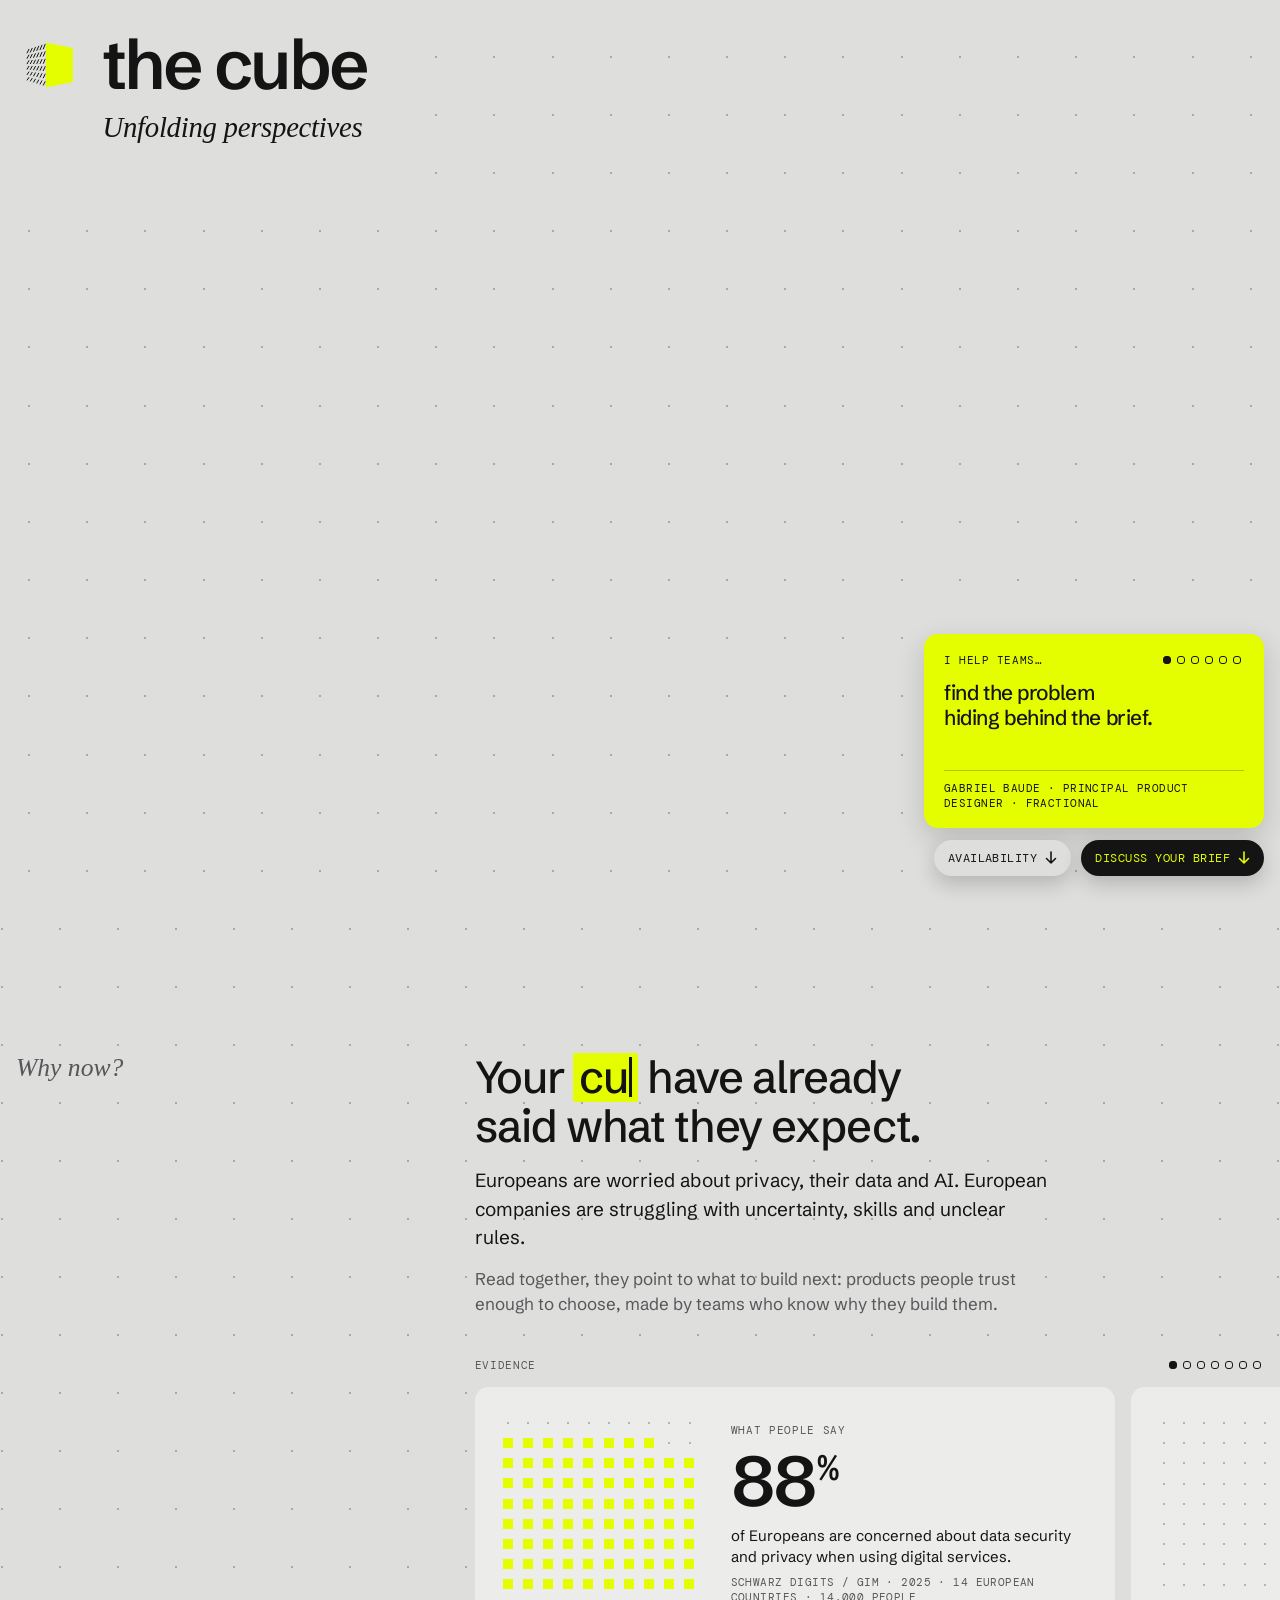
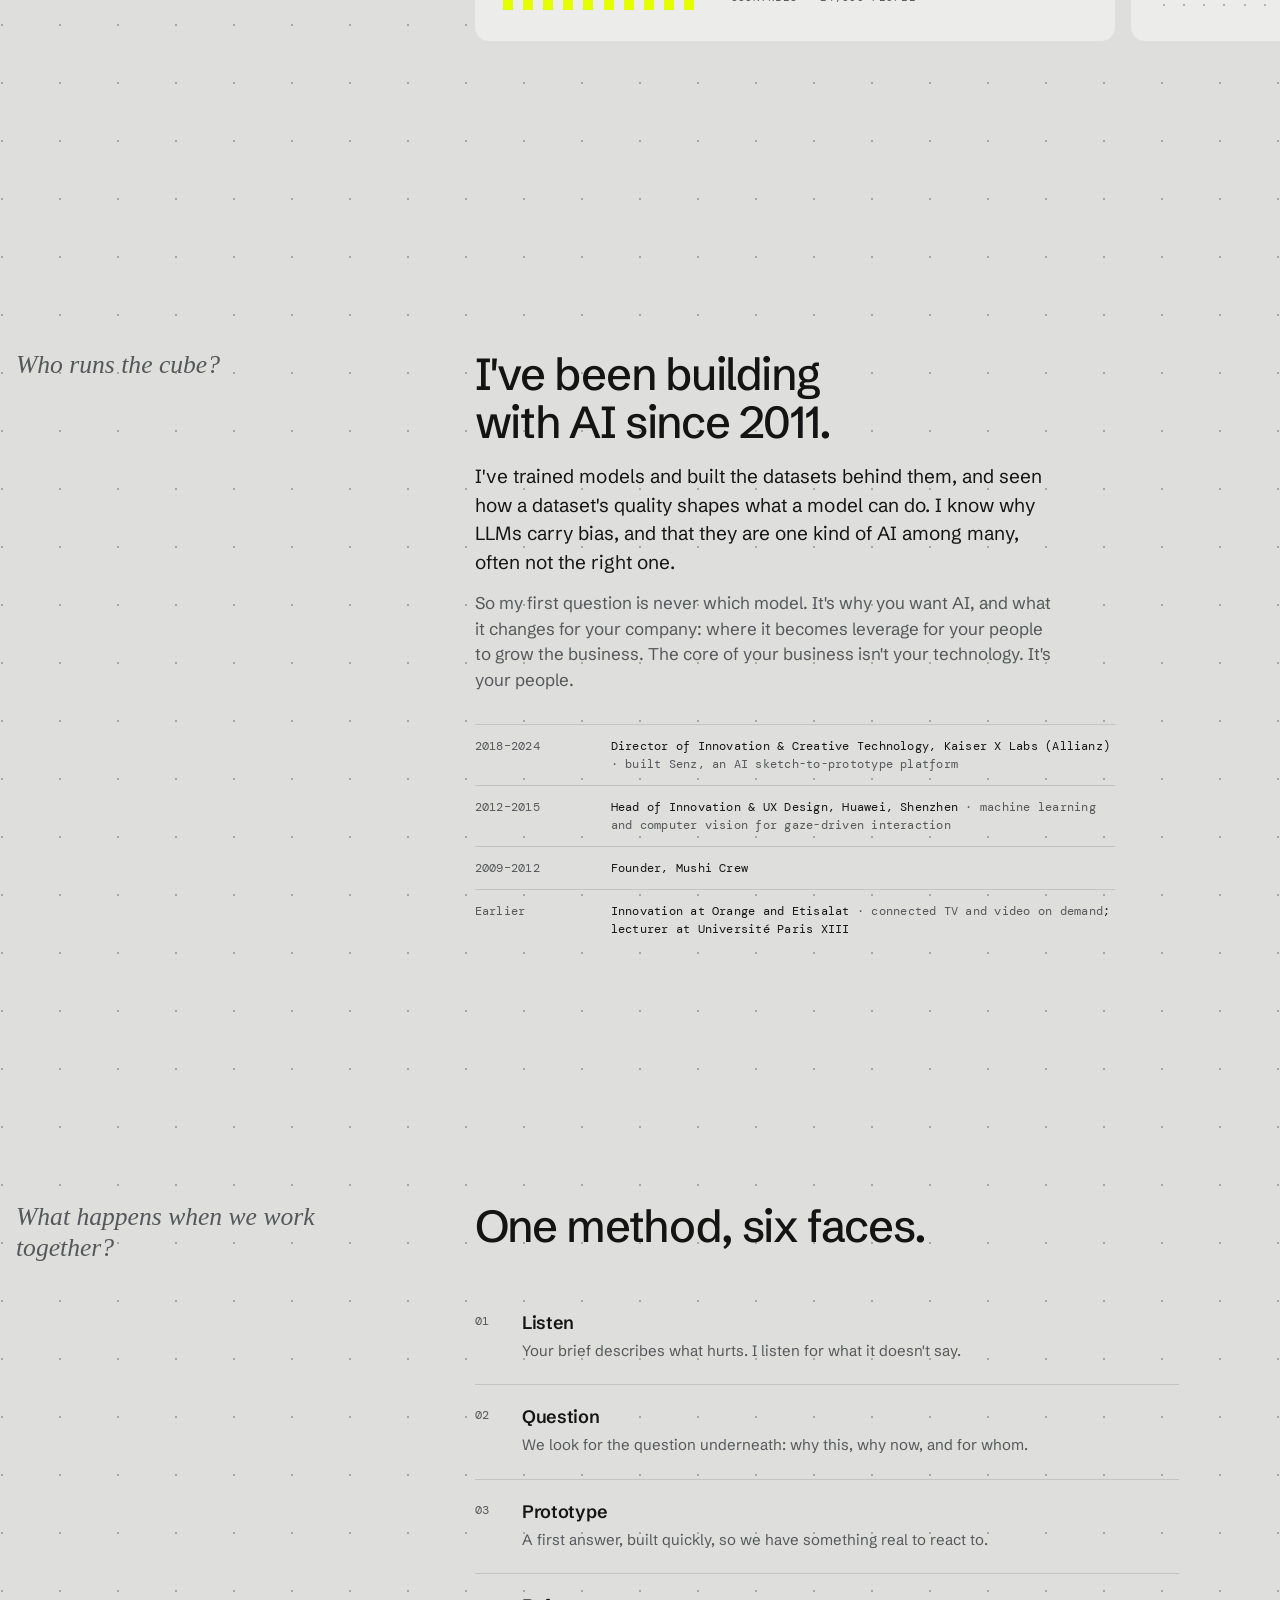
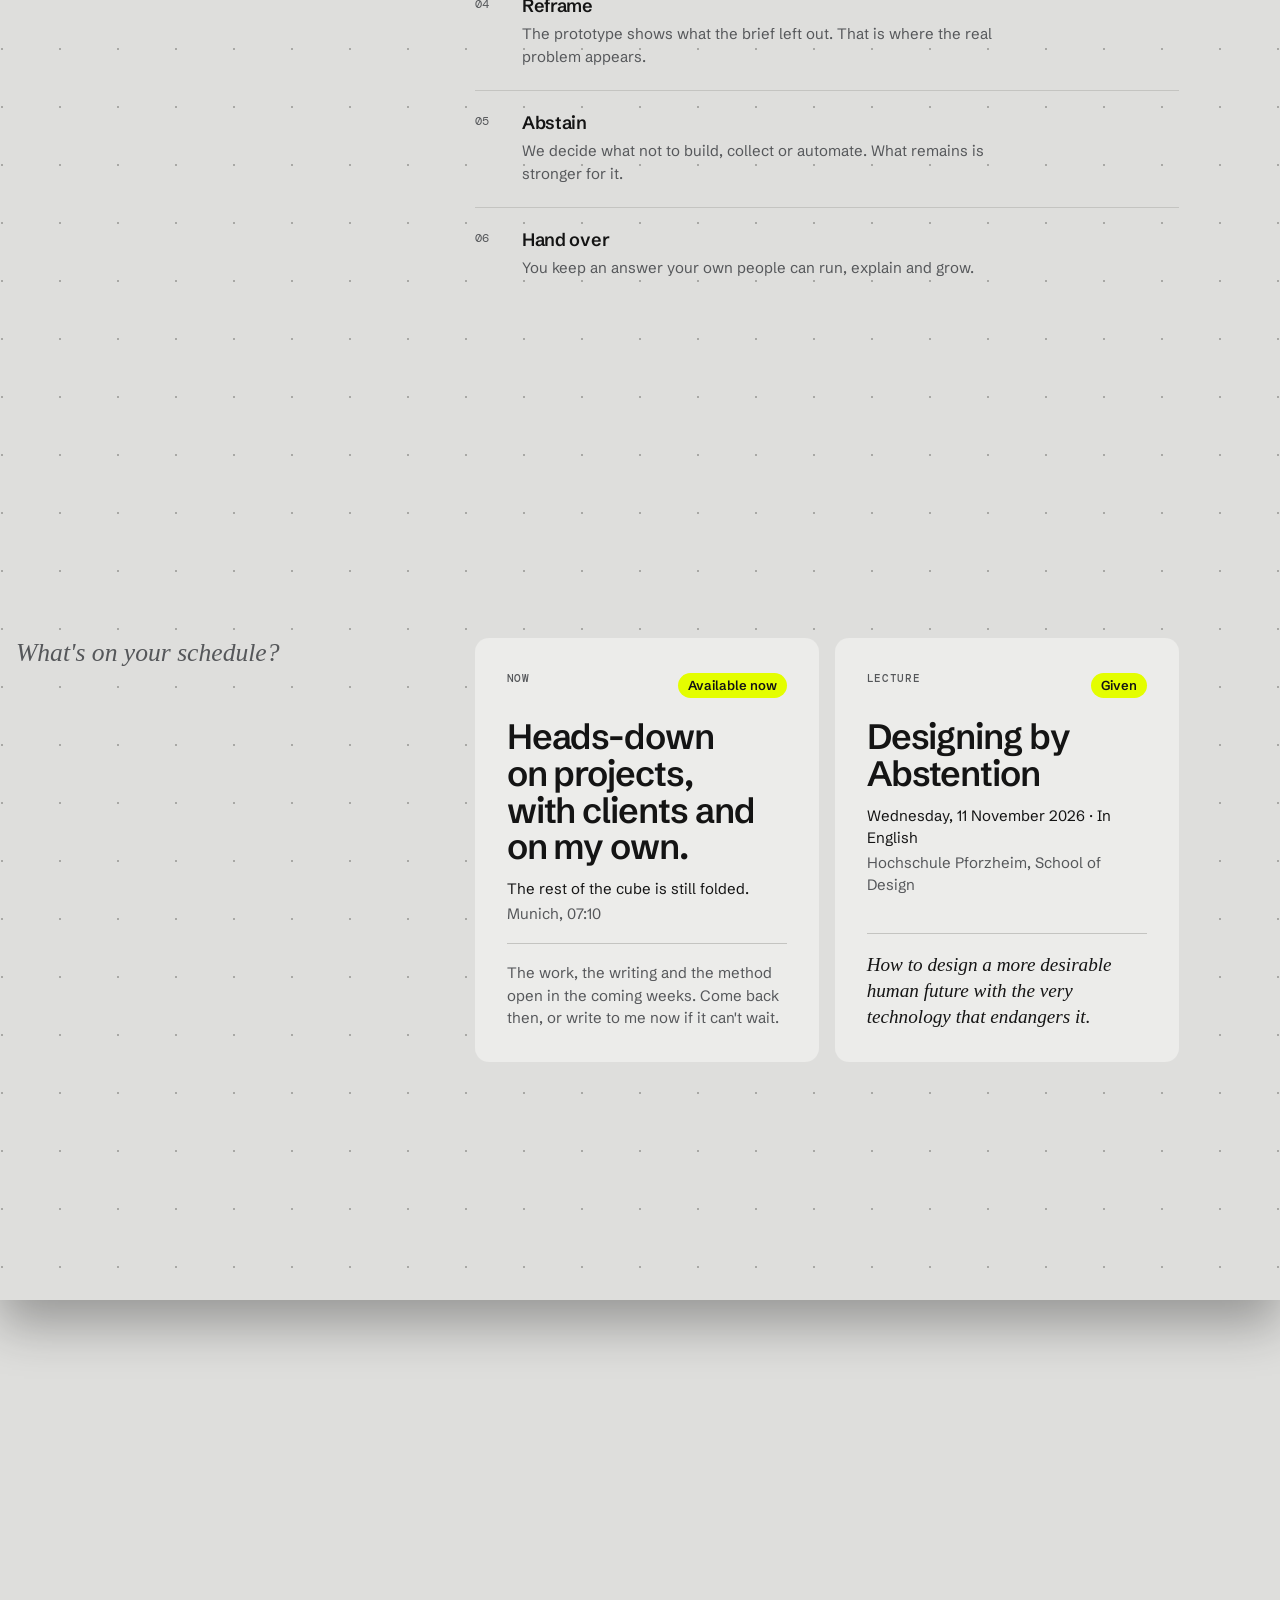
==== index.html @ f58885a2 "Split the page into plain files: css/, js/ (components, data, utils), fonts/, favicon Extracted verb" ====
<!doctype html>
<html lang="en">
<head>
<meta charset="utf-8">
<meta name="viewport" content="width=device-width, initial-scale=1, viewport-fit=cover">
<link rel="canonical" href="https://thecu.be/">
<link rel="icon" href="favicon.svg" type="image/svg+xml">
<meta property="og:title" content="the cube">
<meta property="og:description" content="Unfolding perspectives. The practice of Gabriel Baude, Principal Product Designer (fractional).">
<meta property="og:url" content="https://thecu.be/">
<meta property="og:type" content="website">
<title>the cube</title>
<meta name="description" content="the cube is the practice of Gabriel Baude, Principal Product Designer (fractional), Munich. Unfolding perspectives.">
<link rel="preload" href="fonts/schibsted-grotesk-latin-400-normal.woff2" as="font" type="font/woff2" crossorigin>
<link rel="preload" href="fonts/schibsted-grotesk-latin-500-normal.woff2" as="font" type="font/woff2" crossorigin>
<link rel="preload" href="fonts/schibsted-grotesk-latin-600-normal.woff2" as="font" type="font/woff2" crossorigin>
<link rel="preload" href="fonts/dm-mono-latin-400-normal.woff2" as="font" type="font/woff2" crossorigin>
<link rel="preload" href="fonts/dm-mono-latin-500-normal.woff2" as="font" type="font/woff2" crossorigin>
<link rel="preload" href="fonts/newsreader-latin-400-italic.woff2" as="font" type="font/woff2" crossorigin>
<link rel="stylesheet" href="css/fonts.css">
<link rel="stylesheet" href="css/base.css">
<link rel="stylesheet" href="css/hero.css">
<link rel="stylesheet" href="css/sections.css">
<link rel="stylesheet" href="css/page.css">
</head>
<body>
<div class="sheet">
<header class="hero snap" id="top">
  <div class="field" id="field" role="group" aria-label="Field of squares. Use the arrow keys to move and Enter to open a square."></div>
  <div class="clickme" id="clickme" aria-hidden="true">Click me</div>
  <div class="card" id="card" role="dialog" aria-labelledby="card-title" hidden>
    <div class="card-in">
      <h2 id="card-title"></h2>
      <p id="card-text"></p>
      <div class="card-foot"><span id="card-n"></span><button type="button" id="card-close">Close</button></div>
    </div>
  </div>

  <div class="inner top">
    <div class="title" data-clear>
      <span class="mark-box" id="mark-box"><canvas id="mark" aria-hidden="true"></canvas></span>
      <div id="title-text">
        <h1 class="lockup"><span>the cube</span></h1>
        <p class="baseline">Unfolding perspectives</p>
      </div>
    </div>
    <button class="btn restart float" id="restart" type="button" hidden>Restart</button>
  </div>

  <div class="spacer"></div>

  <div class="inner hero-body">
    <div class="side">
      <section class="offer" id="offer" aria-roledescription="carousel" aria-label="What I offer">
        <div class="offer-head">
          <span>I help teams…</span>
          <div class="offer-dots" role="group" aria-label="Choose a slide">
            <button type="button" aria-label="Slide 1"></button><button type="button" aria-label="Slide 2"></button><button type="button" aria-label="Slide 3"></button><button type="button" aria-label="Slide 4"></button><button type="button" aria-label="Slide 5"></button><button type="button" aria-label="Slide 6"></button>
          </div>
        </div>
        <div class="offer-track" id="offer-track" tabindex="0">
          <p class="slide" role="group" aria-roledescription="slide" aria-label="1 of 6">find the problem hiding behind the brief.</p>
          <p class="slide" role="group" aria-roledescription="slide" aria-label="2 of 6">turn symptoms into something they can see and test.</p>
          <p class="slide" role="group" aria-roledescription="slide" aria-label="3 of 6">read European regulation as a design brief.</p>
          <p class="slide" role="group" aria-roledescription="slide" aria-label="4 of 6">decide what is worth building, before building it.</p>
          <p class="slide" role="group" aria-roledescription="slide" aria-label="5 of 6">use AI where it helps, and leave it out where it doesn't.</p>
          <p class="slide" role="group" aria-roledescription="slide" aria-label="6 of 6">end up with answers their own people can run.</p>
        </div>
        <p class="offer-by">Gabriel Baude · Principal Product Designer · Fractional</p>
      </section>
      <div class="actions">
      <a class="float next" href="#now">Availability
        <svg width="12" height="14" viewBox="0 0 12 14" aria-hidden="true"><path d="M6 1v11M1.5 7.5 6 12l4.5-4.5" fill="none" stroke="currentColor" stroke-width="1.6" stroke-linecap="round" stroke-linejoin="round"/></svg>
      </a>
      <a class="float cta" href="#contact">Discuss your brief
        <svg width="12" height="14" viewBox="0 0 12 14" aria-hidden="true"><path d="M6 1v11M1.5 7.5 6 12l4.5-4.5" fill="none" stroke="currentColor" stroke-width="1.6" stroke-linecap="round" stroke-linejoin="round"/></svg>
      </a>
      </div>
    </div>
  </div>
</header>

<div class="dotted" id="dotted"><div class="dots-bg" id="dots-bg" aria-hidden="true"></div>
<div class="wrap"><div class="inner">
  <section class="row screen snap" id="why" aria-labelledby="why-h">
    <p class="q">Why now?</p>
    <div class="a">
      <h2 class="statement" id="why-h">Your <span class="swap" aria-hidden="true"><span class="swap-w">customers</span></span><span class="sr-only">customers, users, employees and clients</span> have already said what they expect.</h2>
      <p class="lede">Europeans are worried about privacy, their data and AI. European companies are struggling with uncertainty, skills and unclear rules.</p>
      <p class="body">Read together, they point to what to build next: products people trust enough to choose, made by teams who know why they build them.</p>
      <div class="evidence" id="evidence" aria-roledescription="carousel" aria-label="Evidence">
        <div class="ev-head">
          <p class="label">Evidence</p>
          <div class="ev-marks" role="group" aria-label="Choose a card">
            <button type="button" aria-label="Card 1"></button><button type="button" aria-label="Card 2"></button><button type="button" aria-label="Card 3"></button><button type="button" aria-label="Card 4"></button><button type="button" aria-label="Card 5"></button><button type="button" aria-label="Card 6"></button><button type="button" aria-label="Card 7"></button>
          </div>
        </div>
        <div class="ev-track" id="ev-track" tabindex="0">
          <article class="ev-card" data-value="88" role="group" aria-roledescription="slide" aria-label="1 of 7">
            <div class="tiles" aria-hidden="true"></div>
            <div class="ev-body">
              <p class="voice">What people say</p>
              <p class="pct" aria-label="88 percent"><span class="num" aria-hidden="true">88</span><span class="sign" aria-hidden="true">%</span></p>
              <p class="say">of Europeans are concerned about data security and privacy when using digital services.</p>
              <p class="src">Schwarz Digits / GIM · 2025 · 14 European countries · 14,000 people</p>
            </div>
          </article>
          <article class="ev-card" data-value="83" role="group" aria-roledescription="slide" aria-label="2 of 7">
            <div class="tiles" aria-hidden="true"></div>
            <div class="ev-body">
              <p class="voice">What companies face</p>
              <p class="pct" aria-label="83 percent"><span class="num" aria-hidden="true">83</span><span class="sign" aria-hidden="true">%</span></p>
              <p class="say">of European companies say uncertainty about the future holds back their investment, from equipment to R&amp;D, software and training.</p>
              <p class="src">EIB Investment Survey · 2025 · ~12,000 EU firms · major or minor obstacle</p>
            </div>
          </article>
          <article class="ev-card" data-value="72" role="group" aria-roledescription="slide" aria-label="3 of 7">
            <div class="tiles" aria-hidden="true"></div>
            <div class="ev-body">
              <p class="voice">What people say</p>
              <p class="pct" aria-label="72 percent"><span class="num" aria-hidden="true">72</span><span class="sign" aria-hidden="true">%</span></p>
              <p class="say">of Europeans trust European companies with their data, far more than foreign ones: 20% trust American providers, 8% Chinese.</p>
              <p class="src">Schwarz Digits / GIM · 2025 · 14 European countries</p>
            </div>
          </article>
          <article class="ev-card" data-value="47" role="group" aria-roledescription="slide" aria-label="4 of 7">
            <div class="tiles" aria-hidden="true"></div>
            <div class="ev-body">
              <p class="voice">What people say</p>
              <p class="pct" aria-label="47 percent"><span class="num" aria-hidden="true">47</span><span class="sign" aria-hidden="true">%</span></p>
              <p class="say">of Europeans feel personally affected by the misuse of personal data.</p>
              <p class="src">Digital Decade Eurobarometer · 2026</p>
            </div>
          </article>
          <article class="ev-card" data-value="70" role="group" aria-roledescription="slide" aria-label="5 of 7">
            <div class="tiles" aria-hidden="true"></div>
            <div class="ev-body">
              <p class="voice">What companies face</p>
              <p class="pct" aria-label="70 percent"><span class="num" aria-hidden="true">70</span><span class="sign" aria-hidden="true">%</span></p>
              <p class="say">of EU firms that considered AI and stopped say they lacked the expertise.</p>
              <p class="src">Eurostat · 2025 · the 11% of EU firms that considered AI</p>
            </div>
          </article>
          <article class="ev-card" data-value="54" role="group" aria-roledescription="slide" aria-label="6 of 7">
            <div class="tiles" aria-hidden="true"></div>
            <div class="ev-body">
              <p class="voice">What companies face</p>
              <p class="pct" aria-label="54 percent"><span class="num" aria-hidden="true">54</span><span class="sign" aria-hidden="true">%</span></p>
              <p class="say">of European companies that considered AI say they weren&#x27;t clear on the legal consequences of using it.</p>
              <p class="src">Eurostat · 2025 · the 11% of EU firms that considered AI</p>
            </div>
          </article>
          <article class="ev-card" data-value="84" role="group" aria-roledescription="slide" aria-label="7 of 7">
            <div class="tiles" aria-hidden="true"></div>
            <div class="ev-body">
              <p class="voice">What people say</p>
              <p class="pct" aria-label="84 percent"><span class="num" aria-hidden="true">84</span><span class="sign" aria-hidden="true">%</span></p>
              <p class="say">of Europeans think AI at work needs careful management to protect privacy and ensure transparency.</p>
              <p class="src">Eurobarometer · AI and the future of work · 2025</p>
            </div>
          </article>
        </div>
      </div>
    </div>
  </section>

  <section class="row screen snap" id="who" aria-labelledby="who-h">
    <p class="q">Who runs the cube?</p>
    <div class="a">
      <h2 class="statement" id="who-h">I've been building with AI since 2011.</h2>
      <p class="lede">I've trained models and built the datasets behind them, and seen how a dataset's quality shapes what a model can do. I know why LLMs carry bias, and that they are one kind of AI among many, often not the right one.</p>
      <p class="body">So my first question is never which model. It's why you want AI, and what it changes for your company: where it becomes leverage for your people to grow the business. The core of your business isn't your technology. It's your people.</p>
      <ul class="track">
        <li><span class="y">2018–2024</span><span class="r">Director of Innovation &amp; Creative Technology, Kaiser X Labs (Allianz) <em>· built Senz, an AI sketch-to-prototype platform</em></span></li>
        <li><span class="y">2012–2015</span><span class="r">Head of Innovation &amp; UX Design, Huawei, Shenzhen <em>· machine learning and computer vision for gaze-driven interaction</em></span></li>
        <li><span class="y">2009–2012</span><span class="r">Founder, Mushi Crew</span></li>
        <li><span class="y">Earlier</span><span class="r">Innovation at Orange and Etisalat <em>· connected TV and video on demand</em>; lecturer at Université Paris XIII</span></li>
      </ul>
    </div>
  </section>

  <section class="row screen snap" id="what" aria-labelledby="what-h">
    <div class="what-field" id="what-field" aria-hidden="true"></div>
    <p class="q">What happens when we work together?</p>
    <div class="a">
      <h2 class="statement" id="what-h">One method, six faces.</h2>
      <div class="method" id="method">
        <ol class="steps" id="steps">
          <li data-step="1"><span class="n">01</span><h3>Listen</h3><p>Your brief describes what hurts. I listen for what it doesn't say.</p></li>
          <li data-step="2"><span class="n">02</span><h3>Question</h3><p>We look for the question underneath: why this, why now, and for whom.</p></li>
          <li data-step="3"><span class="n">03</span><h3>Prototype</h3><p>A first answer, built quickly, so we have something real to react to.</p></li>
          <li data-step="4"><span class="n">04</span><h3>Reframe</h3><p>The prototype shows what the brief left out. That is where the real problem appears.</p></li>
          <li data-step="5"><span class="n">05</span><h3>Abstain</h3><p>We decide what not to build, collect or automate. What remains is stronger for it.</p></li>
          <li data-step="6"><span class="n">06</span><h3>Hand over</h3><p>You keep an answer your own people can run, explain and grow.</p></li>
        </ol>
      </div>
    </div>
  </section>

</div></div>

<main class="now screen snap" id="now">
  <div class="inner">
    <section class="row" id="schedule" aria-labelledby="sched-q">
      <p class="q" id="sched-q">What's on your schedule?</p>
      <div class="a sched">
        <article class="talk busy" aria-labelledby="where">
          <div class="talk-top">
            <span class="label">Now</span>
            <span class="chip" id="booked">Booked until 16 Nov</span>
          </div>
          <h3 id="where">Heads-down on projects, with clients and on my own.</h3>
          <p class="meta"><span>The rest of the cube is still folded.</span><span class="venue">Munich, <span data-clock>--:--</span></span></p>
          <p class="note">The work, the writing and the method open in the coming weeks. Come back then, or write to me now if it can't wait.</p>
        </article>
        <article class="talk" id="lecture" aria-labelledby="talk">
          <div class="talk-top">
            <span class="label">Lecture</span>
            <span class="chip" id="countdown">11 Nov</span>
          </div>
          <h3 id="talk">Designing by Abstention</h3>
          <p class="meta"><span>Wednesday, 11 November 2026 · In English</span><span class="venue">Hochschule Pforzheim, School of Design</span></p>
          <p class="thesis">How to design a more desirable human future with the very technology that endangers it.</p>
        </article>
      </div>
    </section>

  </div>
</main>
</div>

</div>
<div class="footer-spacer" id="contact" aria-hidden="true"></div>
<footer class="reveal" id="reveal">
  <div class="reveal-in">
    <div class="r-row">
      <div class="r-side">
        <p class="r-q">Can we talk?</p>
        <p class="r-label">References</p>
        <ul class="r-refs">
          <li><span class="r-fig">88% · 72%</span><a href="https://schwarz-digits.de/en/presse/archive/2025/europe-s-digital-paradox-citizens-feel-abandoned-by-companies-and-authorities-on-cybersecurity-yet-they-also-don-t-protect-themselves" target="_blank" rel="noopener noreferrer">Schwarz Digits / GIM, Europe&#x27;s digital paradox (2025)</a></li>
          <li><span class="r-fig">83%</span><a href="https://www.eib.org/attachments/lucalli/20250216-141025-econ-eibis-2025-eu-en.pdf" target="_blank" rel="noopener noreferrer">EIB Investment Survey 2025, EU overview (PDF)</a></li>
          <li><span class="r-fig">47%</span><a href="https://digital-strategy.ec.europa.eu/en/factpages/childrens-protection-online-high-priority-92-europeans" target="_blank" rel="noopener noreferrer">European Commission, Digital Decade Eurobarometer 2026</a></li>
          <li><span class="r-fig">70% · 54%</span><a href="https://ai.bcci.bg/en/news/why-companies-that-considered-ai-decided-against-it" target="_blank" rel="noopener noreferrer">Eurostat 2025 (isoc_eb_ai), via the BCCI AI Council</a></li>
          <li><span class="r-fig">84%</span><a href="https://digital-strategy.ec.europa.eu/en/news/commission-survey-shows-most-europeans-support-use-artificial-intelligence-workplace" target="_blank" rel="noopener noreferrer">European Commission, Eurobarometer on AI and the future of work (2025)</a></li>
        </ul>
      </div>
      <div class="r-a">
        <h2 class="r-statement">Yes. Bring the brief.</h2>
        <p class="r-lede">Especially if it describes symptoms and you can&#x27;t name the problem yet.</p>
        <div class="r-mail">
          <a id="r-mail-link" href="mailto:hello@thecu.be">hello@thecu.be</a>
          <button class="r-btn" id="r-copy" type="button">Copy address</button>
        </div>
        <div class="r-legal"><span>thecu.be · © 2026 Gabriel Baude</span><span>No cookies. No trackers. No third-party requests.</span><a class="r-imp-link" href="#impressum" id="imp-open">Impressum &amp; privacy</a></div>
      </div>
    </div>
  </div>
</footer>


<dialog class="legal" id="impressum" aria-labelledby="legal-title">
  <div class="legal-head">
    <h2 id="legal-title">Impressum &amp; privacy</h2>
    <button type="button" class="legal-close" id="imp-close">Close</button>
  </div>
  <div class="legal-body">
            <section>
              <h4>Impressum</h4>
              <p>Angaben gemäß § 5 DDG</p>
              <p>Gabriel Baude<br>Menzinger Straße 14a<br>80638 München<br>Deutschland</p>
              <p>E-Mail: hello@thecu.be<br>Telefon: +49 155 6157 8061</p>
              <p>Umsatzsteuer-Identifikationsnummer gemäß § 27a UStG: DE463729451</p>
              <p>Verantwortlich für den Inhalt nach § 18 Abs. 2 MStV: Gabriel Baude, Anschrift wie oben.</p>
              <p>Ich bin weder bereit noch verpflichtet, an Streitbeilegungsverfahren vor einer Verbraucherschlichtungsstelle teilzunehmen.</p>
            </section>
            <section>
              <h4>Privacy</h4>
              <p><strong>Who is responsible.</strong> Gabriel Baude, address above, hello@thecu.be.</p>
              <p><strong>What this page doesn't do.</strong> It sets no cookies, stores nothing on your device, runs no analytics and loads nothing from other servers: its fonts and images are part of the page. The "Copy address" button only writes to your own clipboard.</p>
              <p><strong>Hosting and server logs.</strong> The page is hosted by OVH SAS, 2 rue Kellermann, 59100 Roubaix, France, on its web hosting service, in a data centre in the European Union. OVH acts on my behalf under a data processing agreement (Art. 28 GDPR). To deliver the page, OVH's servers record your IP address, the date and time, the page requested, the referring page and your browser's user agent. This is needed to send you the page and keep it secure and working, which is my legitimate interest (Art. 6(1)(f) GDPR). Nothing is transferred outside the EU. I don't use these logs to identify anyone. OVH keeps them for a limited time under its own retention rules.</p>
              <p><strong>When you write to me.</strong> I use your email address and message to answer you and, if we work together, to prepare and carry out that work (Art. 6(1)(b) GDPR), otherwise on the basis of my interest in replying (Art. 6(1)(f) GDPR). Emails are stored with OVH, which also hosts my mailbox in the European Union, acting on my behalf. I delete them when they're no longer needed, unless tax law requires me to keep business correspondence for longer.</p>
              <p><strong>Links.</strong> Links to the sources of the figures only take you to those sites when you click them. From then on, their privacy policies apply.</p>
              <p><strong>Your rights.</strong> You can ask me for access to your data (Art. 15), its correction (Art. 16), deletion (Art. 17), restricted processing (Art. 18) and a copy in a portable format (Art. 20). You can object at any time to processing based on legitimate interest (Art. 21). You may also complain to a data protection authority, for example the Bayerisches Landesamt für Datenschutzaufsicht, Promenade 18, 91522 Ansbach, lda.bayern.de.</p>
              <p>No automated decisions or profiling take place. Last updated: November 2026.</p>
            </section>
  </div>
</dialog>

<script type="module" src="js/main.js"></script>
</body>
</html>
---- css/fonts.css ----
@font-face{font-family:"Schibsted Grotesk";font-style:normal;font-weight:400;font-display:swap;src:url(../fonts/schibsted-grotesk-latin-400-normal.woff2) format("woff2")}
@font-face{font-family:"Schibsted Grotesk";font-style:normal;font-weight:500;font-display:swap;src:url(../fonts/schibsted-grotesk-latin-500-normal.woff2) format("woff2")}
@font-face{font-family:"Schibsted Grotesk";font-style:normal;font-weight:600;font-display:swap;src:url(../fonts/schibsted-grotesk-latin-600-normal.woff2) format("woff2")}
@font-face{font-family:"DM Mono";font-style:normal;font-weight:400;font-display:swap;src:url(../fonts/dm-mono-latin-400-normal.woff2) format("woff2")}
@font-face{font-family:"DM Mono";font-style:normal;font-weight:500;font-display:swap;src:url(../fonts/dm-mono-latin-500-normal.woff2) format("woff2")}
@font-face{font-family:"Newsreader";font-style:italic;font-weight:400;font-display:swap;src:url(../fonts/newsreader-latin-400-italic.woff2) format("woff2")}
---- css/base.css ----
/* Layout: the hero is a field of squares; clicking one unfolds a patch and lands on a perspective card.
   Below, question-left / answer-right rows. Single light look by choice: grey paper, one lime accent. */
:root{
  --paper:#DEDEDC;
  --surface:#ECECEA;
  --ink:#141414;
  --ink-2:#55575A;
  --line:#C4C4C1;
  --dot:#B4B4B1;
  --accent:#E4FE00;
  --accent-soft:color-mix(in srgb,var(--accent) 60%,#FFFFFF);
  --mine:#DEDEDC;
  --closed:#DEDEDC;
  --flash:#B8B8B5; /* a tile starts its reveal here, so the wave reads */
  --hover:#E6E6E4;
  --pip:#A8A8A5;
  --pip-dark:#B4B4B1;
  --mono:"DM Mono",ui-monospace,"SFMono-Regular",Menlo,monospace;
  --display:"Schibsted Grotesk","Helvetica Neue",Arial,sans-serif;
  --voice:"Newsreader",Georgia,"Times New Roman",serif;
  --gutter-l:max(16px, env(safe-area-inset-left, 0px));
  --gutter-r:max(16px, env(safe-area-inset-right, 0px));
  color-scheme:light;
}
*,*::before,*::after{box-sizing:border-box}
html{scroll-behavior:smooth}
body{margin:0;background:var(--paper);color:var(--ink);font-family:var(--display);font-size:16px;line-height:1.5;-webkit-font-smoothing:antialiased;text-rendering:optimizeLegibility}
a{color:inherit}
:focus-visible{outline:2px solid var(--ink);outline-offset:3px;border-radius:2px}
[hidden]{display:none!important}
.sr-only{position:absolute;width:1px;height:1px;margin:-1px;padding:0;overflow:hidden;clip:rect(0 0 0 0);white-space:nowrap;border:0}

/* ---------- sheet ---------- */
.sheet{background:var(--paper);overflow:hidden;transition:background-color .9s ease}
.sheet.unfolded{background:var(--surface)}
---- css/hero.css ----
/* ---------- hero ---------- */
.hero{position:relative;isolation:isolate;min-height:100svh;display:grid;grid-template-columns:minmax(0,1fr);grid-template-rows:auto 1fr auto;padding-left:var(--gutter-l);padding-right:var(--gutter-r);padding-block:clamp(20px,3vw,32px) 24px}
/* field of squares (mechanic from "The signal is human") */
.field{position:absolute;inset:0;z-index:0;display:grid;grid-auto-rows:var(--size);align-content:end;overflow:hidden;user-select:none;-webkit-user-select:none}
.cell{position:relative;overflow:hidden;width:var(--size);height:var(--size);margin:0;padding:0;border:0;background:var(--closed);color:var(--ink-2);font-family:var(--mono);font-size:11px;cursor:pointer;display:flex;align-items:center;justify-content:center;-webkit-tap-highlight-color:transparent}
.cell:hover:not(.open):not(.mine){background:var(--hover)}
.cell:not(.open):not(.mine)::before{content:"";position:absolute;left:50%;top:50%;width:2px;height:2px;margin:-1px 0 0 -1px;background:var(--pip)}
.cell:focus-visible{outline:2px solid var(--ink);outline-offset:-2px;z-index:1}
.cell.void{visibility:hidden;pointer-events:none}
.cell.open{background:var(--surface);cursor:default}
.cell .reveal{position:absolute;inset:0;background:var(--flash);animation:reveal .3s ease-out forwards}
.cell .num{position:relative;z-index:1;opacity:0;animation:fadeIn .4s .1s ease-out forwards}
@keyframes reveal{from{background:var(--flash)}to{background:var(--surface)}}
@keyframes fadeIn{from{opacity:0}to{opacity:1}}
.cell.mine{background:var(--mine);cursor:pointer}
.cell.mine::after{content:"";width:4px;height:4px;background:var(--accent)}
.pips{display:flex;flex-wrap:wrap;justify-content:center;gap:3px;width:calc(var(--c) * 4px + (var(--c) - 1) * 3px)}
.pips i{width:4px;height:4px;background:var(--closed)}
.clickme{position:absolute;z-index:4;left:0;top:0;padding:4px 8px;background:var(--ink);color:var(--accent);font-family:var(--mono);font-size:11px;letter-spacing:.05em;text-transform:uppercase;white-space:nowrap;pointer-events:none;opacity:0;transition:opacity .15s}
.clickme.on{opacity:1}

/* perspective card, with a folded corner */
.card{position:absolute;z-index:5;width:min(320px,calc(100% - 24px));filter:drop-shadow(0 12px 22px rgba(20,20,20,.24))}
.card-in{position:relative;background:var(--accent-soft);border-radius:7px;padding:22px 22px 18px;clip-path:polygon(0 0,calc(100% - 24px) 0,100% 24px,100% 100%,0 100%)}
.card-in::after{content:"";position:absolute;top:0;right:0;width:24px;height:24px;background:linear-gradient(to bottom left,transparent 50%,color-mix(in srgb,var(--accent-soft) 80%,var(--ink)) 50%)}
.card h2{margin:0 0 8px;padding-right:18px;font-size:1.25rem;font-weight:600;line-height:1.15;letter-spacing:-.02em;text-wrap:balance}
.card p{margin:0;font-size:15px;line-height:1.45}
.card-foot{display:flex;justify-content:space-between;align-items:center;gap:12px;margin-top:16px;font-family:var(--mono);font-size:11px;letter-spacing:.05em;text-transform:uppercase;font-variant-numeric:tabular-nums}
.card button{appearance:none;border:0;background:var(--ink);color:var(--accent);font:inherit;text-transform:uppercase;letter-spacing:.05em;padding:7px 14px;border-radius:999px;cursor:pointer}
.card button:hover{background:var(--ink-2)}
.card button:focus-visible{outline:2px solid var(--ink);outline-offset:2px}
.card.pop{animation:grow .2s ease-out forwards}
@keyframes grow{0%{transform:scale(0);opacity:0}70%{transform:scale(1.1);opacity:.9}100%{transform:scale(1);opacity:1}}

/* text sits above the field; only the text itself catches the pointer */
.top,.hero-body,.spacer{position:relative;z-index:2;pointer-events:none}
[data-clear],.float{pointer-events:auto}
.inner{width:100%;max-width:1320px;margin-inline:auto}
.hero .inner{max-width:none}

.dot{position:relative;width:8px;height:8px;background:var(--ink);flex:none}
.dot::after{content:"";position:absolute;inset:-3px;border:1px solid var(--ink);animation:ping 2.4s cubic-bezier(.2,.6,.3,1) infinite}
@keyframes ping{0%{transform:scale(.5);opacity:1}80%,100%{transform:scale(1.7);opacity:0}}

.top{display:flex;justify-content:space-between;align-items:flex-start;gap:16px}
.title{display:flex;align-items:flex-start;gap:clamp(12px,1.6vw,22px);width:fit-content;max-width:100%}
.mark-box{flex:none;display:block}
.mark-box canvas{display:block;width:100%;height:100%}
.lockup{display:flex;align-items:center;gap:.28em;margin:0;font-size:clamp(2.6rem,5.4vw,4.6rem);font-weight:600;line-height:.95;letter-spacing:-.045em;white-space:nowrap}
.baseline{margin:.45em 0 0;font-family:var(--voice);font-style:italic;font-size:clamp(1.35rem,2.3vw,1.8rem);line-height:1.15;letter-spacing:-.01em}

.hero-body{align-self:end;display:flex;justify-content:flex-end;min-width:0}
.side{display:flex;flex-direction:column;align-items:flex-end;gap:12px;width:min(340px,100%)}
.actions{display:flex;justify-content:flex-end;gap:10px}
/* offer card: slides advance on their own and can be swiped */
.offer{width:100%;min-width:0;background:var(--accent);color:var(--ink);border-radius:14px;padding:18px 20px 16px;box-shadow:0 10px 28px rgba(20,20,20,.18);pointer-events:auto}
.offer.covered{visibility:hidden}
.offer-head{display:flex;justify-content:space-between;align-items:center;gap:12px;font-family:var(--mono);font-size:11px;letter-spacing:.05em;text-transform:uppercase}
.offer-dots{display:flex}
.offer-dots button{position:relative;width:14px;height:14px;padding:0;border:0;background:transparent;cursor:pointer}
.offer-dots button::before{content:"";position:absolute;inset:3px;border:1px solid var(--ink);border-radius:3px}
.offer-dots button[aria-current="true"]::before{background:var(--ink)}
.offer-track{display:flex;width:100%;min-width:0;margin-top:12px;overflow-x:auto;scroll-snap-type:x mandatory;scrollbar-width:none;overscroll-behavior-x:contain;border-radius:2px}
.offer-track::-webkit-scrollbar{display:none}
.offer-track:focus-visible{outline:2px solid var(--ink);outline-offset:4px}
.slide{flex:0 0 100%;scroll-snap-align:start;margin:0;min-height:calc(3 * 1.2em);font-size:1.3rem;font-weight:500;line-height:1.2;letter-spacing:-.02em;text-wrap:balance}
.offer-by{margin:14px 0 0;padding-top:10px;border-top:1px solid color-mix(in srgb,var(--ink) 25%,transparent);font-family:var(--mono);font-size:10.5px;letter-spacing:.04em;text-transform:uppercase}
.float{display:inline-flex;align-items:center;gap:8px;font-family:var(--mono);font-size:12px;letter-spacing:.04em;text-transform:uppercase;padding:9px 14px;border-radius:999px;text-decoration:none;box-shadow:0 8px 20px rgba(20,20,20,.2)}
.float.next{background:var(--paper);color:var(--ink)}
.next svg{transition:transform .25s}
.next:hover svg{transform:translateY(3px)}

/* ---------- now ---------- */
.now{padding-left:var(--gutter-l);padding-right:var(--gutter-r);padding-block:clamp(56px,9vw,128px) clamp(48px,7vw,96px)}
.row{display:grid;grid-template-columns:minmax(0,1fr) minmax(0,2fr);gap:20px clamp(24px,5vw,72px);padding-block:clamp(32px,5vw,56px)}

.q{margin:0;font-family:var(--voice);font-style:italic;font-size:clamp(1.3rem,2.2vw,1.6rem);line-height:1.2;color:var(--ink-2)}
.a{min-width:0}
:where(.now) .a{max-width:44rem}
.statement{margin:0;font-size:clamp(1.75rem,3.8vw,2.8rem);font-weight:500;line-height:1.08;letter-spacing:-.03em;text-wrap:balance}
:where(.now) .a p{margin:16px 0 0;font-size:1.0625rem;color:var(--ink-2);max-width:36rem}
:where(.now) .a p.lede{color:var(--ink);font-size:1.1875rem}
.status{display:flex;flex-wrap:wrap;align-items:center;gap:10px 14px;margin-top:24px;font-size:14px;font-weight:500;font-variant-numeric:tabular-nums}
.status .sep{width:1px;height:14px;background:var(--line)}
.status .muted{color:var(--ink-2);font-weight:400}

.talk{background:var(--surface);border:1px solid var(--line);border-radius:4px;padding:clamp(20px,3vw,32px)}
.talk-top{display:flex;justify-content:space-between;align-items:center;gap:12px;flex-wrap:wrap}
.label{font-size:12px;font-weight:500;letter-spacing:.08em;text-transform:uppercase;color:var(--ink-2)}
.chip{display:inline-flex;align-items:center;gap:6px;padding:3px 10px;background:var(--accent);border-radius:999px;font-size:13px;font-weight:600;font-variant-numeric:tabular-nums}
.talk h3{margin:18px 0 0;font-size:clamp(1.6rem,3vw,2.2rem);font-weight:600;line-height:1.05;letter-spacing:-.03em}
.talk .meta{margin:12px 0 0;display:flex;flex-direction:column;gap:2px;font-size:15px;color:var(--ink)}
.talk .meta .venue{color:var(--ink-2)}
.talk .thesis{margin:18px 0 0;padding-top:18px;border-top:1px solid var(--line);font-family:var(--voice);font-style:italic;font-size:1.2rem;line-height:1.35;color:var(--ink)}

.mail{display:flex;flex-wrap:wrap;align-items:center;gap:12px 16px;margin-top:22px}
.mail a{font-size:clamp(1.4rem,3vw,2.1rem);font-weight:500;letter-spacing:-.025em;text-decoration-line:underline;text-decoration-color:var(--accent);text-decoration-thickness:.14em;text-underline-offset:.16em;word-break:break-word;min-width:0}
.mail a:hover{text-decoration-color:var(--ink)}
.btn{appearance:none;font:inherit;font-size:13px;font-weight:500;padding:7px 14px;border:1px solid var(--line);border-radius:999px;background:var(--surface);color:var(--ink);cursor:pointer;transition:border-color .2s}
.btn:hover{border-color:var(--ink)}
.restart{background:var(--ink);color:var(--paper);border-color:var(--ink)}
.restart:hover{background:var(--ink-2);border-color:var(--ink-2)}
.restart.float{font-family:var(--mono);font-size:12px;font-weight:500;padding:10px 18px;background:var(--accent);color:var(--ink);border:0}
.restart.float:hover{background:color-mix(in srgb,var(--accent) 88%,var(--ink))}
.float.cta{background:var(--ink);color:var(--accent)}
.float.cta:hover{background:var(--ink-2)}
.also{margin-top:18px!important;font-size:15px!important}
.also a{color:var(--ink);text-underline-offset:.2em}


/* ---------- narrow ---------- */
@media (max-width:819px){
    .row{grid-template-columns:minmax(0,1fr)}
}
@media (max-width:599px){
  .card{transform-origin:50% 100%!important}
  .card.pop{animation-name:rise}
  @keyframes rise{from{transform:translateY(40px);opacity:0}to{transform:none;opacity:1}}
  .hero{min-height:max(660px,100svh)}
}
@media (prefers-reduced-motion:reduce){
  html{scroll-behavior:auto}
  .cell .reveal,.cell .num,.card.pop{animation:none}
  .cell .reveal{display:none}
  .cell .num{opacity:1}
  .dot::after{animation:none;opacity:0}
}
---- css/sections.css ----
/* ================= sections: why, what, who, footer ================= */
.wrap{padding-left:var(--gutter-l);padding-right:var(--gutter-r)}
.row{display:grid;grid-template-columns:minmax(0,1fr) minmax(0,2fr);gap:20px clamp(24px,5vw,72px);padding-block:clamp(40px,6vw,80px)}
.q{margin:0;font-family:var(--voice);font-style:italic;font-size:clamp(1.3rem,2.2vw,1.6rem);line-height:1.2;color:var(--ink-2)}
.a{min-width:0}
.swap{display:inline-block;perspective:600px;vertical-align:baseline}
.swap-w{display:inline-block;padding:0 .14em;margin:0 -.02em;background:var(--accent);color:var(--ink);border-radius:2px;transform-origin:50% 100%}
.swap-w{min-width:.6em;min-height:1em;vertical-align:bottom}
.swap-w.typing::after{content:"";display:inline-block;width:.06em;height:.9em;margin-left:.04em;vertical-align:-.08em;background:var(--ink);animation:caret 1s steps(1) infinite}
@keyframes caret{50%{opacity:0}}
.statement{margin:0;max-width:40rem;font-size:clamp(1.75rem,3.8vw,2.8rem);font-weight:500;line-height:1.08;letter-spacing:-.03em;text-wrap:balance}
.lede{margin:16px 0 0;max-width:36rem;font-size:1.1875rem;color:var(--ink)}
.body{margin:14px 0 0;max-width:36rem;font-size:1.0625rem;color:var(--ink-2)}
.label{margin:0 0 14px;font-family:var(--mono);font-size:11px;letter-spacing:.06em;text-transform:uppercase;color:var(--ink-2)}

/* ---------- why: a carousel of evidence ---------- */
.evidence{margin-top:40px;min-width:0}
.ev-head{display:flex;justify-content:space-between;align-items:center;gap:16px;margin-bottom:14px}
.ev-head .label{margin:0}
.ev-marks{display:flex}
.ev-marks button{position:relative;width:14px;height:14px;padding:0;border:0;background:transparent;cursor:pointer}
.ev-marks button::before{content:"";position:absolute;inset:3px;border:1px solid var(--ink);border-radius:3px}
.ev-marks button[aria-current="true"]::before{background:var(--ink)}
/* full-bleed track: cards start at the column, run to the right edge and exit at the left edge of the screen */
.ev-track{display:flex;gap:16px;width:var(--vw,100%);min-width:0;margin-left:calc(-1 * var(--bleed,0px));padding-left:var(--bleed,0px);padding-right:max(var(--bleed,0px), calc(var(--vw,100%) - var(--bleed,0px) - var(--card,0px)));scroll-padding-left:var(--bleed,0px);overflow-x:auto;scroll-snap-type:x mandatory;scrollbar-width:none;overscroll-behavior-x:contain;padding-bottom:6px}
.ev-track::-webkit-scrollbar{display:none}
.ev-track:focus-visible{outline:2px solid var(--ink);outline-offset:4px}
.ev-card{flex:0 0 var(--card,min(640px,88%));scroll-snap-align:start;display:grid;grid-template-columns:minmax(88px,min(200px,34%)) minmax(0,1fr);gap:clamp(16px,3vw,32px);align-items:center;padding:clamp(16px,2.4vw,24px);background:var(--surface);border-radius:14px;min-width:0}
.tiles{display:grid;grid-template-columns:repeat(10,1fr);gap:2px}
.tiles i{position:relative;aspect-ratio:1}
.tiles i::before{content:"";position:absolute;left:50%;top:50%;width:2px;height:2px;margin:-1px 0 0 -1px;background:var(--pip-dark)}
.tiles i.half::before{width:56%;height:28%;margin:0;left:22%;top:50%;background:var(--accent);animation:pop .22s var(--d,0ms) cubic-bezier(.2,.8,.3,1.4) both}
.tiles i.lit::before{width:56%;height:56%;margin:0;left:22%;top:22%;background:var(--accent);animation:pop .22s var(--d,0ms) cubic-bezier(.2,.8,.3,1.4) both}
@keyframes pop{from{transform:scale(0)}to{transform:scale(1)}}
.ev-body{display:grid;gap:8px;min-width:0}
.voice{margin:0;font-family:var(--mono);font-size:11px;letter-spacing:.06em;text-transform:uppercase;color:var(--ink-2)}
.pct{margin:0;display:flex;align-items:flex-start;font-size:clamp(2.8rem,6vw,4.4rem);font-weight:600;line-height:1;letter-spacing:-.04em;font-variant-numeric:tabular-nums}
.num{display:inline-flex}
.digit{display:inline-block;height:1em;overflow:hidden}
.reel{display:flex;flex-direction:column;transition:transform 1.5s cubic-bezier(.12,.75,.2,1)}
.reel span{display:block;height:1em;line-height:1}
.sign{font-size:.5em;margin-top:.12em;margin-left:.06em}
.dot-sep{display:inline-block;height:1em;line-height:1}
.say{margin:0;font-size:15px;line-height:1.4;max-width:24rem}
.src{margin:0;font-family:var(--mono);font-size:10.5px;letter-spacing:.04em;text-transform:uppercase;color:var(--ink-2)}
.ev-card.pending .tiles{opacity:.55}
.ev-card.pending .pct{color:var(--ink-2)}

/* ---------- what: hovering a step opens tiles in the section background ---------- */
.wrap{overflow-x:clip}
#what{position:relative;isolation:isolate}
#what>.q,#what>.a{position:relative;z-index:1}
.what-field{position:absolute;top:0;bottom:0;left:50%;width:100vw;transform:translateX(-50%);z-index:0;display:grid;grid-auto-rows:var(--size);align-content:start;justify-content:center;overflow:hidden;pointer-events:none}
.what-field i{position:relative;width:var(--size);height:var(--size);transition:background-color .45s ease}
.what-field i::before{content:"";position:absolute;left:50%;top:50%;width:2px;height:2px;margin:-1px 0 0 -1px;background:#A8A8A5;transition:opacity .3s}
.what-field i.open{background:var(--surface);animation:tileOpen .3s var(--d,0ms) ease-out both}
.what-field i.open::before{opacity:0}
.what-field i.mine::after{content:"";position:absolute;left:50%;top:50%;width:4px;height:4px;margin:-2px 0 0 -2px;background:var(--accent);animation:fadeIn .3s calc(var(--d,0ms) + 120ms) ease-out both}
@keyframes tileOpen{from{background:#B8B8B5}to{background:var(--surface)}}
@keyframes fadeIn{from{opacity:0}to{opacity:1}}
.method{margin-top:40px}
.steps{margin:0;padding:0;list-style:none;display:grid;gap:4px;min-width:0;max-width:44rem}
.steps li{display:grid;grid-template-columns:2.2rem minmax(0,1fr);gap:4px 12px;padding:18px 12px 18px 0;border-top:1px solid var(--line);cursor:default}
.steps li:first-child{border-top:0}
.steps .n{font-family:var(--mono);font-size:12px;color:var(--ink-2);padding-top:3px}
.steps h3{margin:0;font-size:1.125rem;font-weight:600;letter-spacing:-.015em;width:fit-content}
.steps p{grid-column:2;margin:0;font-size:15px;color:var(--ink-2);max-width:32rem}
.steps li.on h3{background-image:linear-gradient(var(--accent),var(--accent));background-repeat:no-repeat;background-position:0 88%;background-size:100% .45em}

/* ---------- who ---------- */
.track{margin:32px 0 0;padding:0;list-style:none;max-width:40rem;font-family:var(--mono);font-size:12px;letter-spacing:.02em}
.track li{display:grid;grid-template-columns:7.5rem minmax(0,1fr);gap:4px 16px;padding:12px 0;border-top:1px solid var(--line)}
.track .y{color:var(--ink-2);font-variant-numeric:tabular-nums}
.track .r{color:var(--ink);text-transform:none;line-height:1.5}
.track .r em{font-style:normal;color:var(--ink-2)}

/* ---------- footer: sits behind the page and is revealed at the end of the scroll ---------- */
.sheet{position:relative;z-index:1;box-shadow:0 24px 48px rgba(0,0,0,.32)}
.footer-spacer{height:var(--fh,50svh);pointer-events:none}
.reveal{position:fixed;left:0;right:0;bottom:0;z-index:0;min-height:50svh;display:flex;align-items:flex-end;background:#2E2F31;color:#E6E6E4;padding-left:var(--gutter-l);padding-right:var(--gutter-r);padding-block:clamp(40px,6vw,72px) 28px}
.reveal.static{position:relative}
.reveal-in{width:100%;max-width:1320px;margin-inline:auto;display:grid;gap:clamp(36px,6vw,64px)}
.r-row{display:grid;grid-template-columns:minmax(0,1fr) minmax(0,2fr);gap:20px clamp(24px,5vw,72px)}
.r-q{margin:0;font-family:var(--voice);font-style:italic;font-size:clamp(1.3rem,2.2vw,1.6rem);color:#A6A8AB}
.r-statement{margin:0;font-size:clamp(1.9rem,4.2vw,3.2rem);font-weight:500;line-height:1.05;letter-spacing:-.03em;color:#F2F2F0}
.r-lede{margin:14px 0 0;font-size:1.0625rem;color:#B9BBBE;max-width:34rem}
.r-mail{display:flex;flex-wrap:wrap;align-items:center;gap:12px 16px;margin-top:24px}
.r-mail a{font-size:clamp(1.4rem,3vw,2.1rem);font-weight:500;letter-spacing:-.025em;color:#F2F2F0;text-decoration-line:underline;text-decoration-color:var(--accent);text-decoration-thickness:.12em;text-underline-offset:.16em;word-break:break-word}
.r-btn{appearance:none;font:inherit;font-family:var(--mono);font-size:12px;letter-spacing:.04em;text-transform:uppercase;padding:9px 14px;border:0;border-radius:999px;background:var(--accent);color:var(--ink);cursor:pointer}
.r-also{margin:16px 0 0;font-size:15px;color:#B9BBBE}
.r-also a{color:#F2F2F0;text-underline-offset:.2em}
.r-base{display:grid;grid-template-columns:minmax(0,1fr) minmax(0,2fr);gap:14px clamp(24px,5vw,72px);padding-top:20px;border-top:1px solid #4A4C4F}
.r-label{margin:clamp(28px,4vw,48px) 0 10px;font-family:var(--mono);font-size:11px;letter-spacing:.06em;text-transform:uppercase;color:#8C8E92}
.r-refs{margin:0;padding:0;list-style:none;display:grid;gap:10px;max-width:22rem}
.r-refs li{display:grid;grid-template-columns:5.2rem minmax(0,1fr);gap:10px;font-size:13px;line-height:1.4}
.r-fig{font-family:var(--mono);font-size:11px;color:#E6E6E4;padding-top:2px;font-variant-numeric:tabular-nums}
.r-refs a{color:#C9CBCE;text-decoration:none;border-bottom:1px solid #5A5C60}
.r-refs a:hover{color:#F2F2F0;border-bottom-color:var(--accent)}
.r-base-a{display:grid;gap:14px;min-width:0}
.reveal .sources{margin:0;padding:0;border:0;color:#9A9CA0;line-height:1.6}
.reveal .sources strong{color:#E6E6E4}
.reveal .sources a{color:#D0D2D4}
.r-legal{margin:clamp(32px,5vw,56px) 0 0;padding-top:16px;border-top:1px solid #4A4C4F;display:flex;flex-wrap:wrap;justify-content:flex-start;gap:8px 24px;font-family:var(--mono);font-size:11px;letter-spacing:.03em;color:#8C8E92}
.r-imp-link{color:#B9BBBE;text-decoration:none;border-bottom:1px solid #5A5C60}
.r-imp-link:hover{color:#F2F2F0;border-bottom-color:var(--accent)}
/* legal text lives in a dialog: reachable only through the link, never by scrolling */
.legal{width:min(46rem,calc(100% - 32px));max-height:min(86svh,900px);margin:auto;padding:0;border:0;border-radius:14px;background:var(--paper);color:var(--ink);box-shadow:0 24px 64px rgba(0,0,0,.35);overflow:hidden}
.legal[open]{display:flex;flex-direction:column}
.legal::backdrop{background:rgba(20,20,20,.55)}
.legal-head{display:flex;justify-content:space-between;align-items:center;gap:16px;padding:18px clamp(20px,4vw,32px);border-bottom:1px solid var(--line)}
.legal-head h2{margin:0;font-size:1.25rem;font-weight:600;letter-spacing:-.02em}
.legal-close{appearance:none;border:0;background:var(--ink);color:var(--accent);font-family:var(--mono);font-size:11px;letter-spacing:.05em;text-transform:uppercase;padding:7px 14px;border-radius:999px;cursor:pointer}
.legal-close:hover{background:var(--ink-2)}
.legal-close:focus-visible{outline:2px solid var(--ink);outline-offset:2px}
.legal-body{overflow-y:auto;overscroll-behavior:contain;padding:clamp(20px,4vw,32px);display:grid;grid-template-columns:minmax(0,1fr);gap:28px;font-size:14px;line-height:1.55;color:var(--ink-2)}
.legal-body p{margin:0 0 10px;max-width:40rem}
.legal-body h4{margin:0 0 12px;font-family:var(--mono);font-size:11px;font-weight:500;letter-spacing:.06em;text-transform:uppercase;color:var(--ink)}
.legal-body strong{color:var(--ink);font-weight:500}
html:has(.legal[open]){overflow:hidden}
@media (min-width:820px){.legal-body{grid-template-columns:minmax(0,1fr) minmax(0,1.35fr);gap:clamp(28px,4vw,48px)}}
.reveal :focus-visible{outline-color:var(--accent)}
@media (max-width:819px){.r-row,.r-base{grid-template-columns:minmax(0,1fr)}}

.sources{margin:0;padding-top:24px;border-top:1px solid var(--line);font-family:var(--mono);font-size:11px;letter-spacing:.03em;color:var(--ink-2)}
.sources strong{color:var(--ink);font-weight:500}
.sources a{color:var(--ink);text-underline-offset:3px}

@media (max-width:819px){
  .row{grid-template-columns:minmax(0,1fr)}
  .method{grid-template-columns:minmax(0,1fr)}
}
@media (max-width:599px){
  .ev-card{grid-template-columns:minmax(0,1fr);align-items:start;gap:18px}
  .ev-body,.say{max-width:none}
}
@media (prefers-reduced-motion:reduce){
  .what-field i.open,.what-field i.mine::after{animation:none}
  .reel{transition:none}
  .tiles i.lit::before{animation:none}
}
---- css/page.css ----
/* schedule: what I'm busy with and where to hear me, side by side */
.sched{display:grid;grid-template-columns:repeat(auto-fit,minmax(min(100%,300px),1fr));gap:16px;align-items:stretch}
.sched .talk{display:flex;flex-direction:column}
.sched .talk .thesis,.sched .talk .note{margin-top:auto}
.sched .talk h3{text-wrap:balance}
.talk .note{margin:18px 0 0;padding-top:18px;border-top:1px solid var(--line);font-size:15px;line-height:1.5;color:var(--ink-2)}
.sched .talk .meta{margin-bottom:18px}
/* the dotted ground of the minefield carries on under every section */
.dotted{position:relative;isolation:isolate;overflow-x:clip}
.dots-bg{position:absolute;top:0;bottom:0;left:50%;width:100vw;transform:translateX(-50%);z-index:-1;pointer-events:none;background-image:url("data:image/svg+xml,%3Csvg xmlns='http://www.w3.org/2000/svg' width='58' height='58'%3E%3Crect x='28' y='28' width='2' height='2' fill='%23A8A8A5'/%3E%3C/svg%3E");background-repeat:repeat;background-position:center top}
.what-field i::before{opacity:0}
.reveal{background-image:url("data:image/svg+xml,%3Csvg xmlns='http://www.w3.org/2000/svg' width='58' height='58'%3E%3Crect x='28' y='28' width='2' height='2' fill='%23434548'/%3E%3C/svg%3E");background-repeat:repeat;background-position:center top}
.wrap .label{font-weight:400}
/* ================= one page: every section at least one screen tall ================= */
.screen{min-height:100svh}
.row.screen{align-content:center}
#now.screen{display:grid;align-content:center;padding-block:0}
/* after a game over the page turns light: keep the evidence cards visible */
.sheet.unfolded .ev-card,.sheet.unfolded .sched .talk{background:var(--paper)}
/* schedule cards share the evidence cards' surface: no outline, same radius */
.sched .talk{border:0;border-radius:14px}
/* gentle snapping on desktop only; phones scroll freely */
@media (min-width:820px) and (hover:hover){
  html{scroll-snap-type:y proximity}
  .snap{scroll-snap-align:start}
  .footer-spacer{scroll-snap-align:end}
}
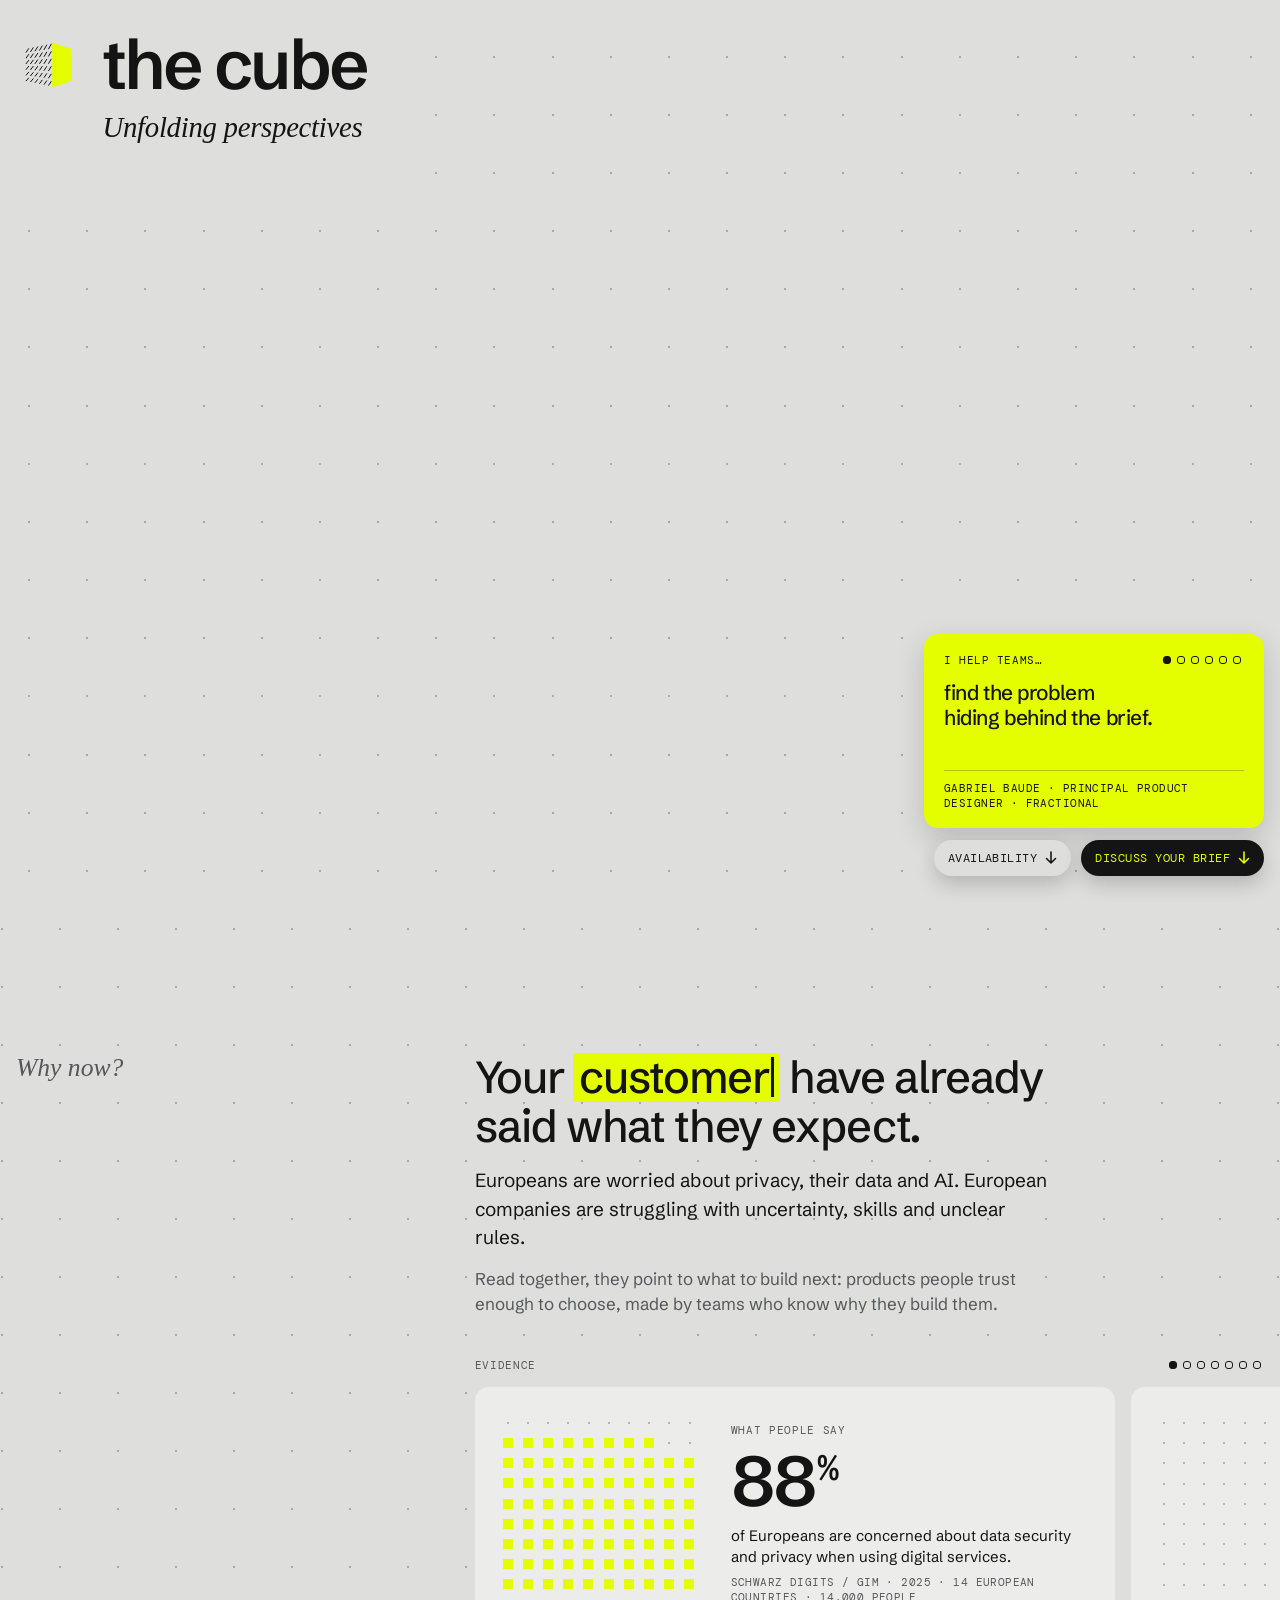
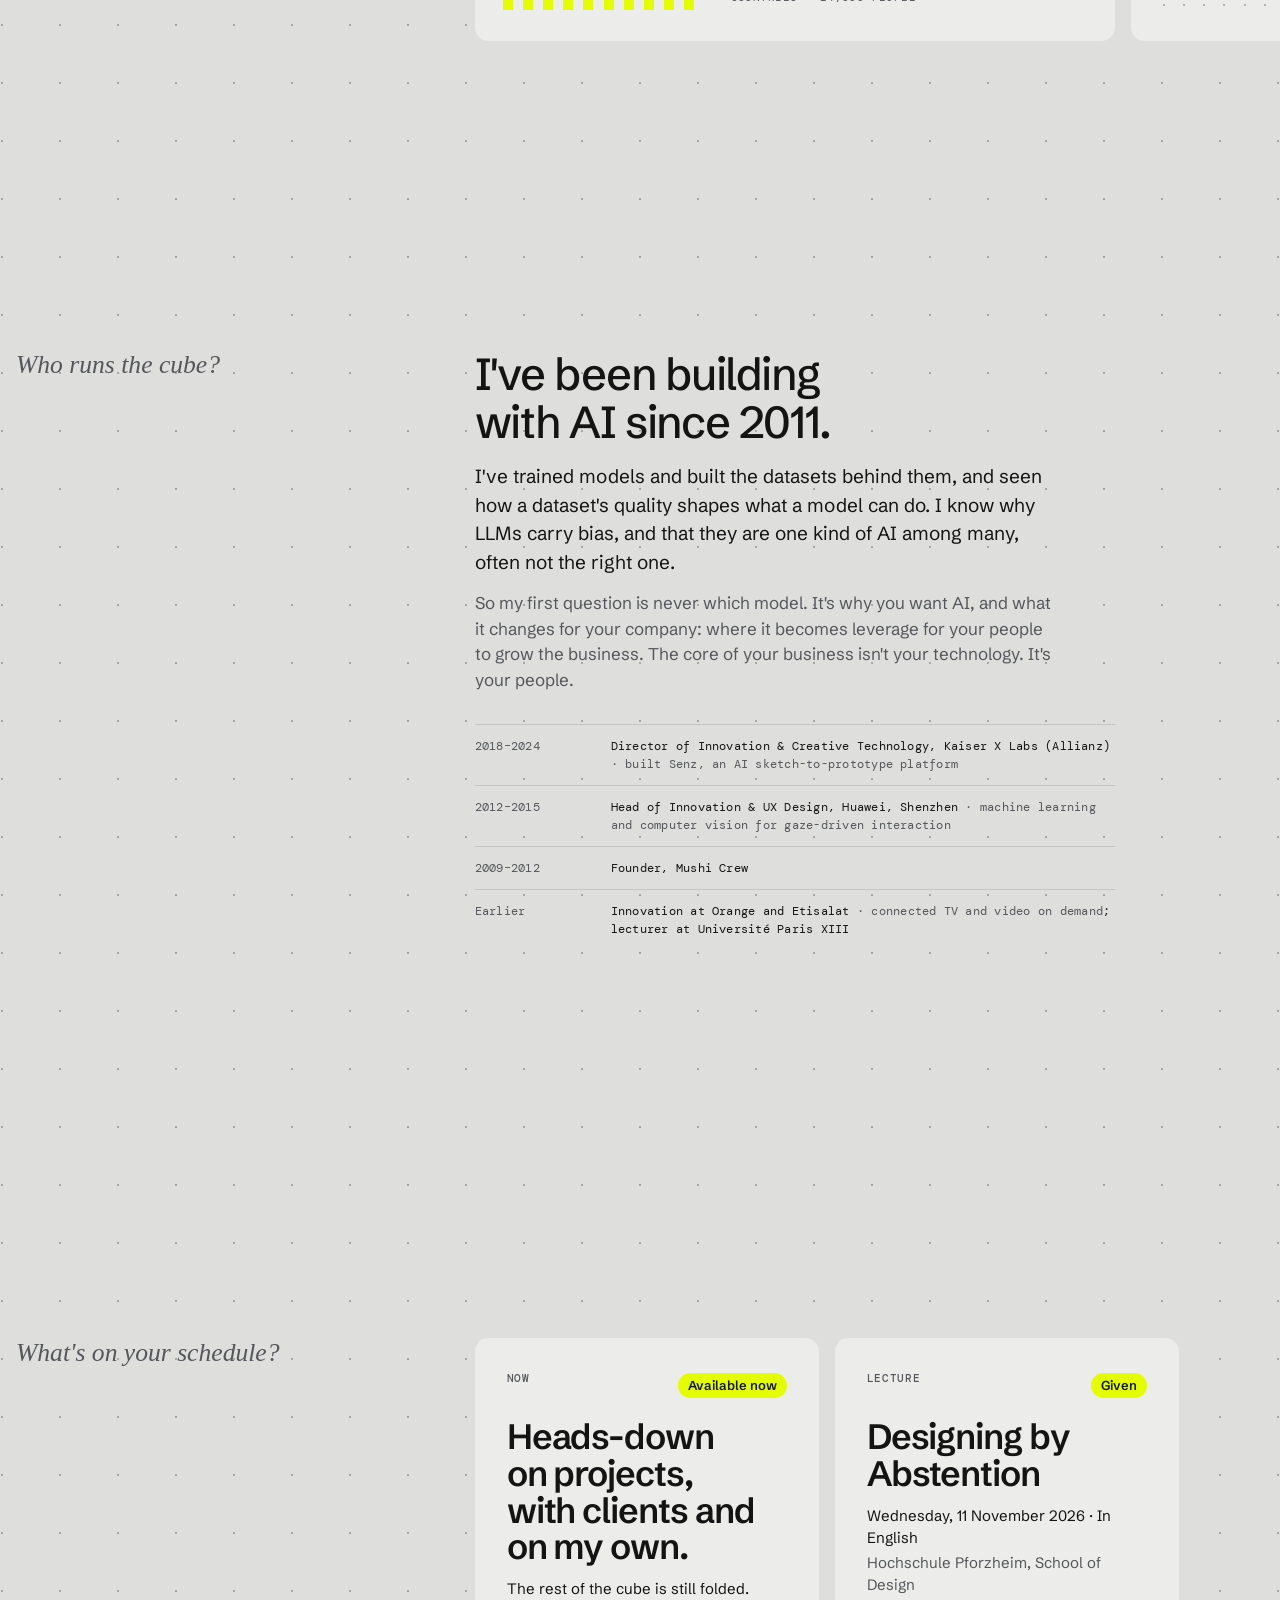
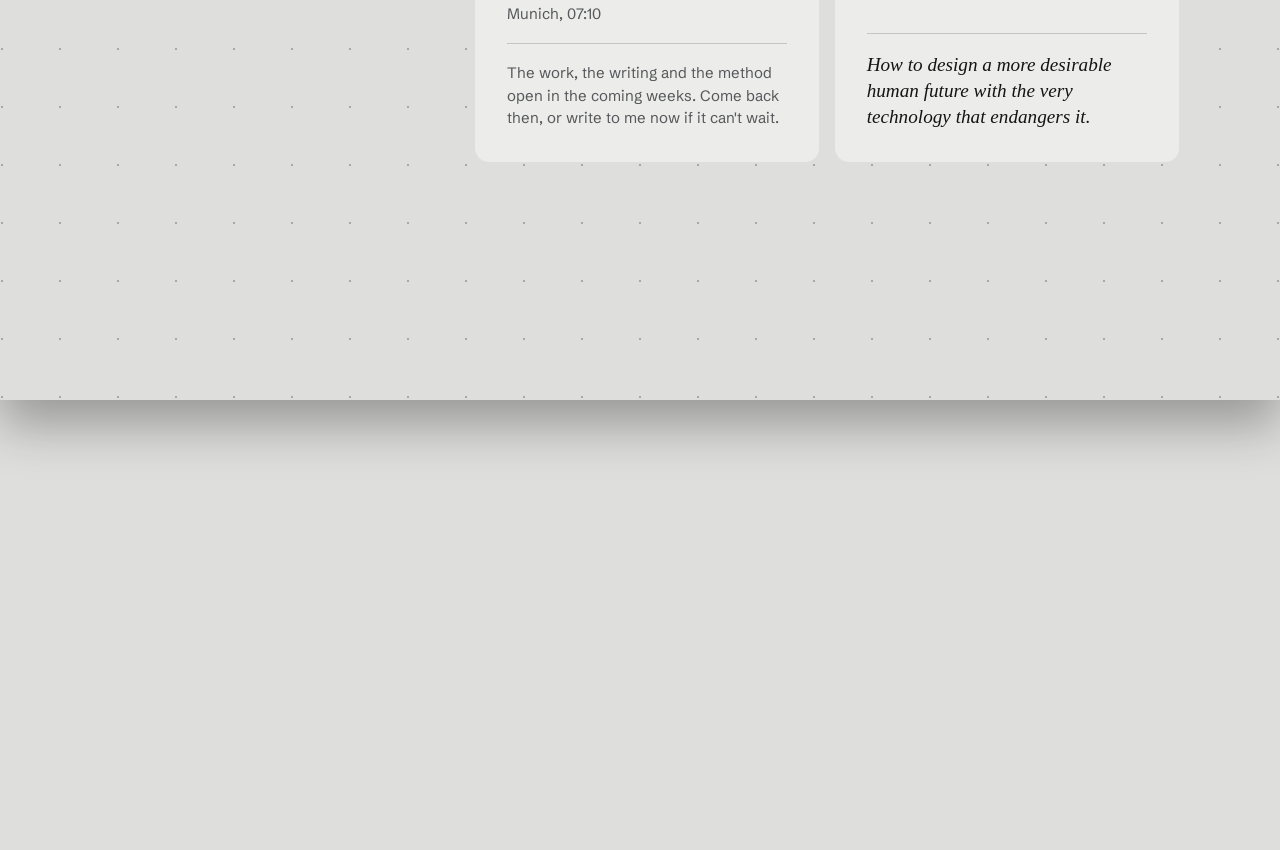
==== commit e22f69cc: "Hide the method section until it is final; the dotted ground gets its own component The section is c" ====
--- a/index.html
+++ b/index.html
@@ -179,6 +179,7 @@
     </div>
   </section>
 
+  <!-- method: hidden until it is final (2026-11-04). To show it again, remove this comment and turn initMethodField back on in js/main.js.
   <section class="row screen snap" id="what" aria-labelledby="what-h">
     <div class="what-field" id="what-field" aria-hidden="true"></div>
     <p class="q">What happens when we work together?</p>
@@ -196,6 +197,7 @@
       </div>
     </div>
   </section>
+  -->
 
 </div></div>
 
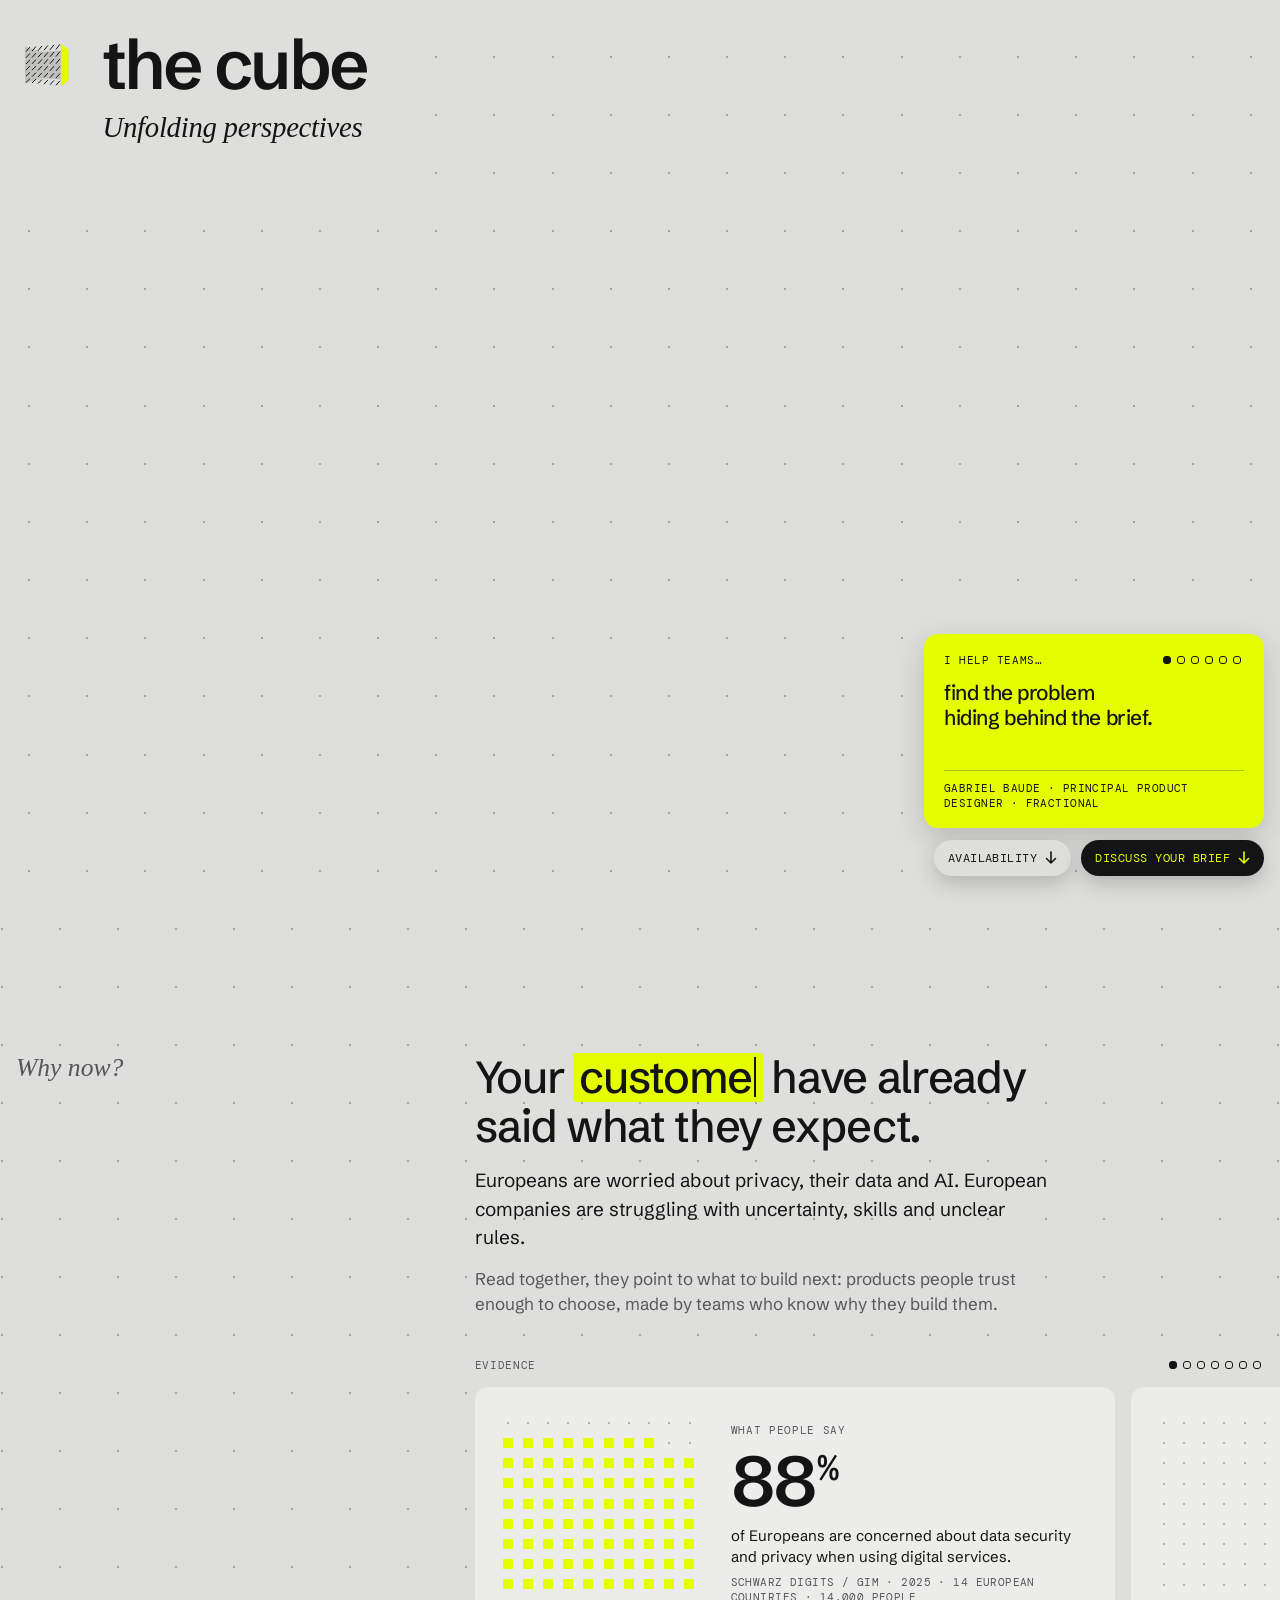
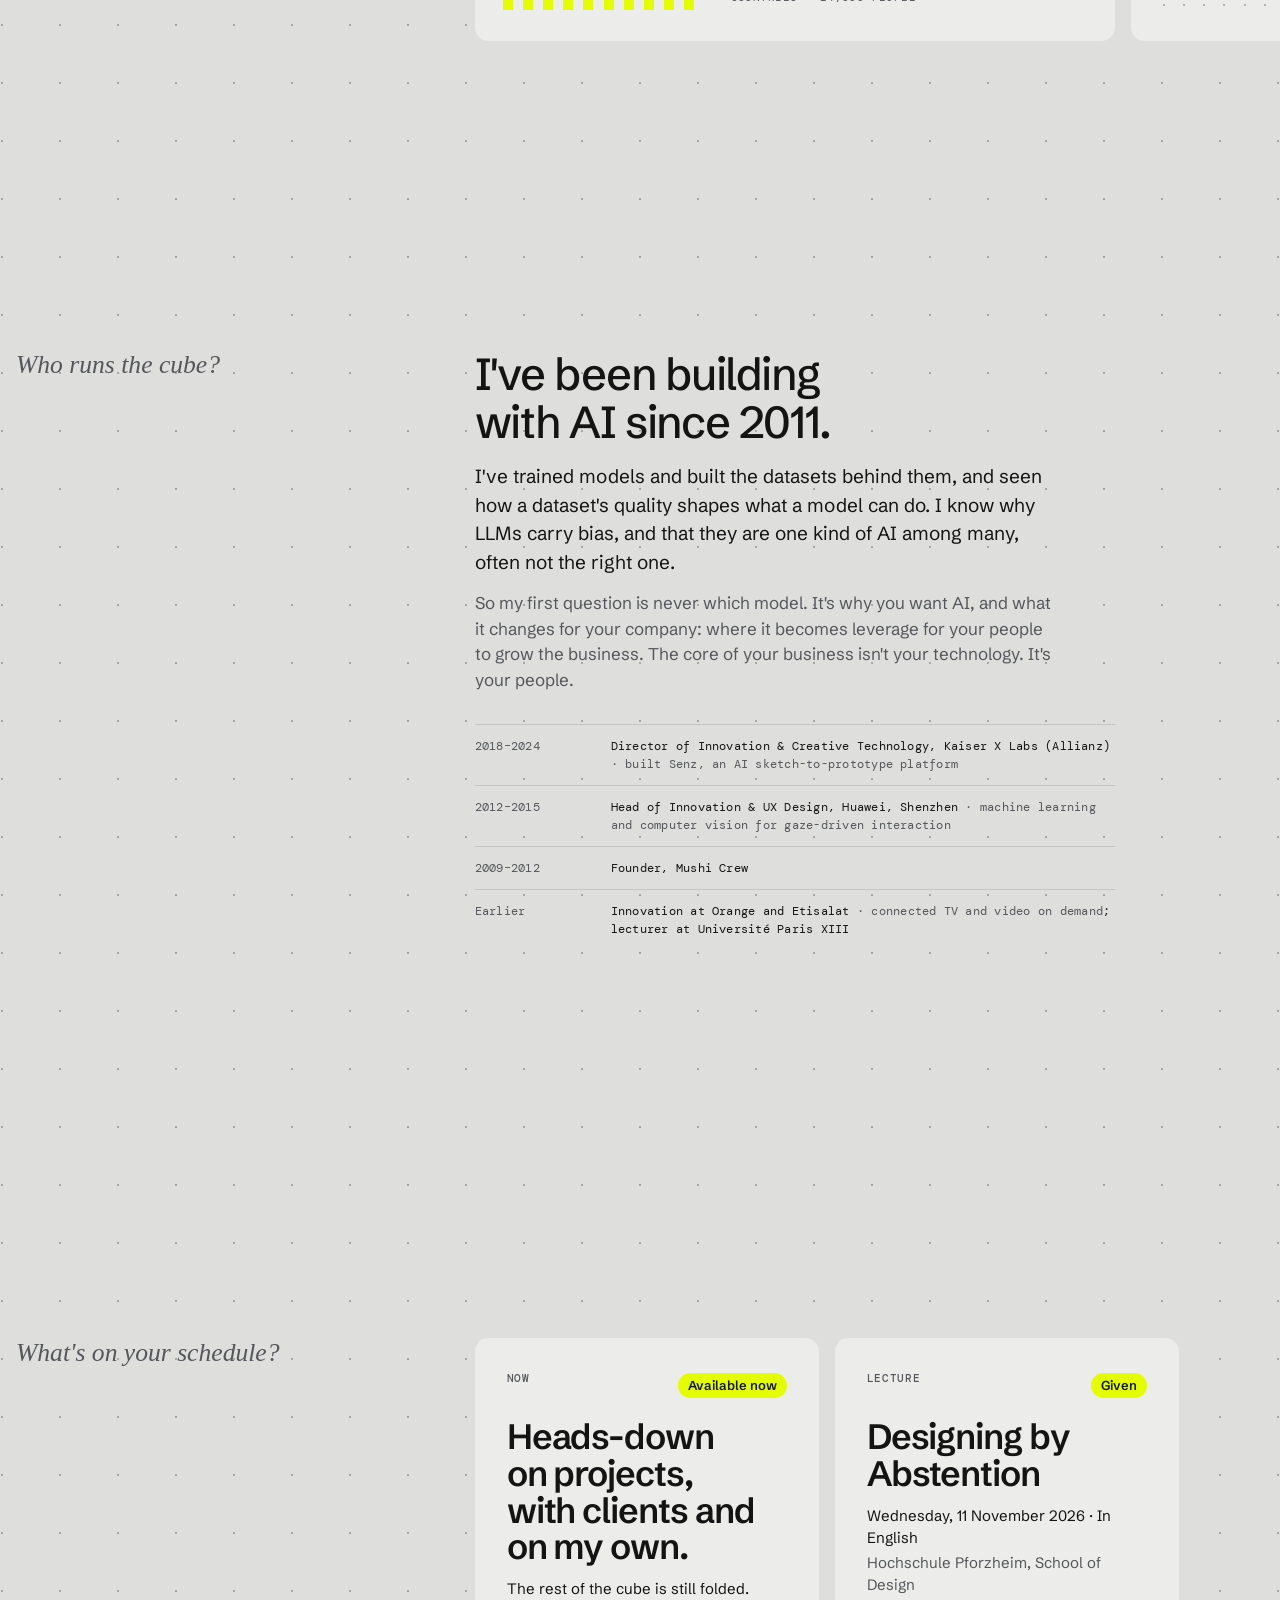
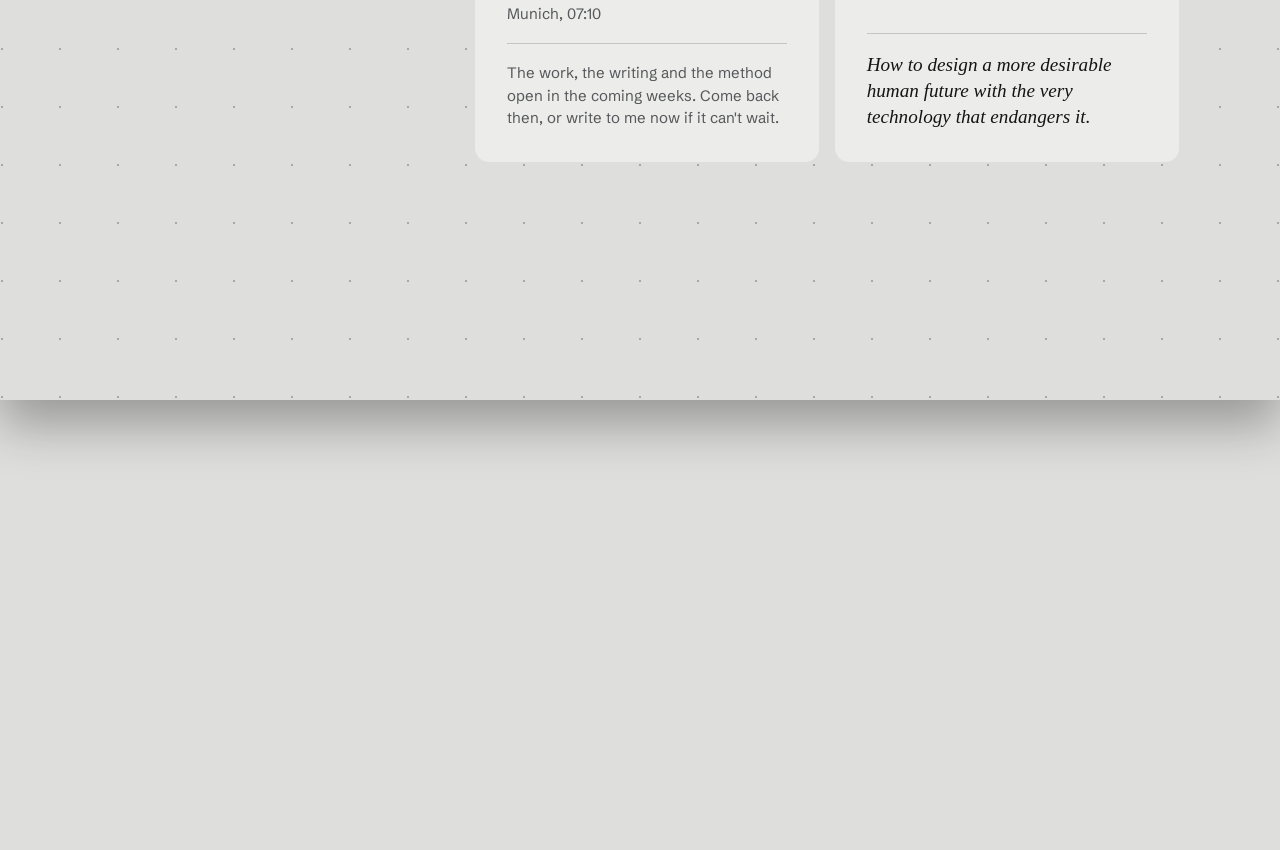
==== commit ab4b8561: "Favicon: the new cube at 45 degrees, black on light browser themes and white on dark ones (generated" ====
--- a/index.html
+++ b/index.html
@@ -4,7 +4,7 @@
 <meta charset="utf-8">
 <meta name="viewport" content="width=device-width, initial-scale=1, viewport-fit=cover">
 <link rel="canonical" href="https://thecu.be/">
-<link rel="icon" href="favicon.svg" type="image/svg+xml">
+<link rel="icon" href="favicon.svg?v=2" type="image/svg+xml">
 <meta property="og:title" content="the cube">
 <meta property="og:description" content="Unfolding perspectives. The practice of Gabriel Baude, Principal Product Designer (fractional).">
 <meta property="og:url" content="https://thecu.be/">
--- a/css/base.css
+++ b/css/base.css
@@ -31,5 +31,6 @@
 .sr-only{position:absolute;width:1px;height:1px;margin:-1px;padding:0;overflow:hidden;clip:rect(0 0 0 0);white-space:nowrap;border:0}
 
 /* ---------- sheet ---------- */
-.sheet{background:var(--paper);overflow:hidden;transition:background-color .9s ease}
+/* clip, not hidden: hidden makes the sheet its own scroll box, which steals the sections' snap points from the page (hidden stays as a fallback for old browsers) */
+.sheet{background:var(--paper);overflow:hidden;overflow:clip;transition:background-color .9s ease}
 .sheet.unfolded{background:var(--surface)}
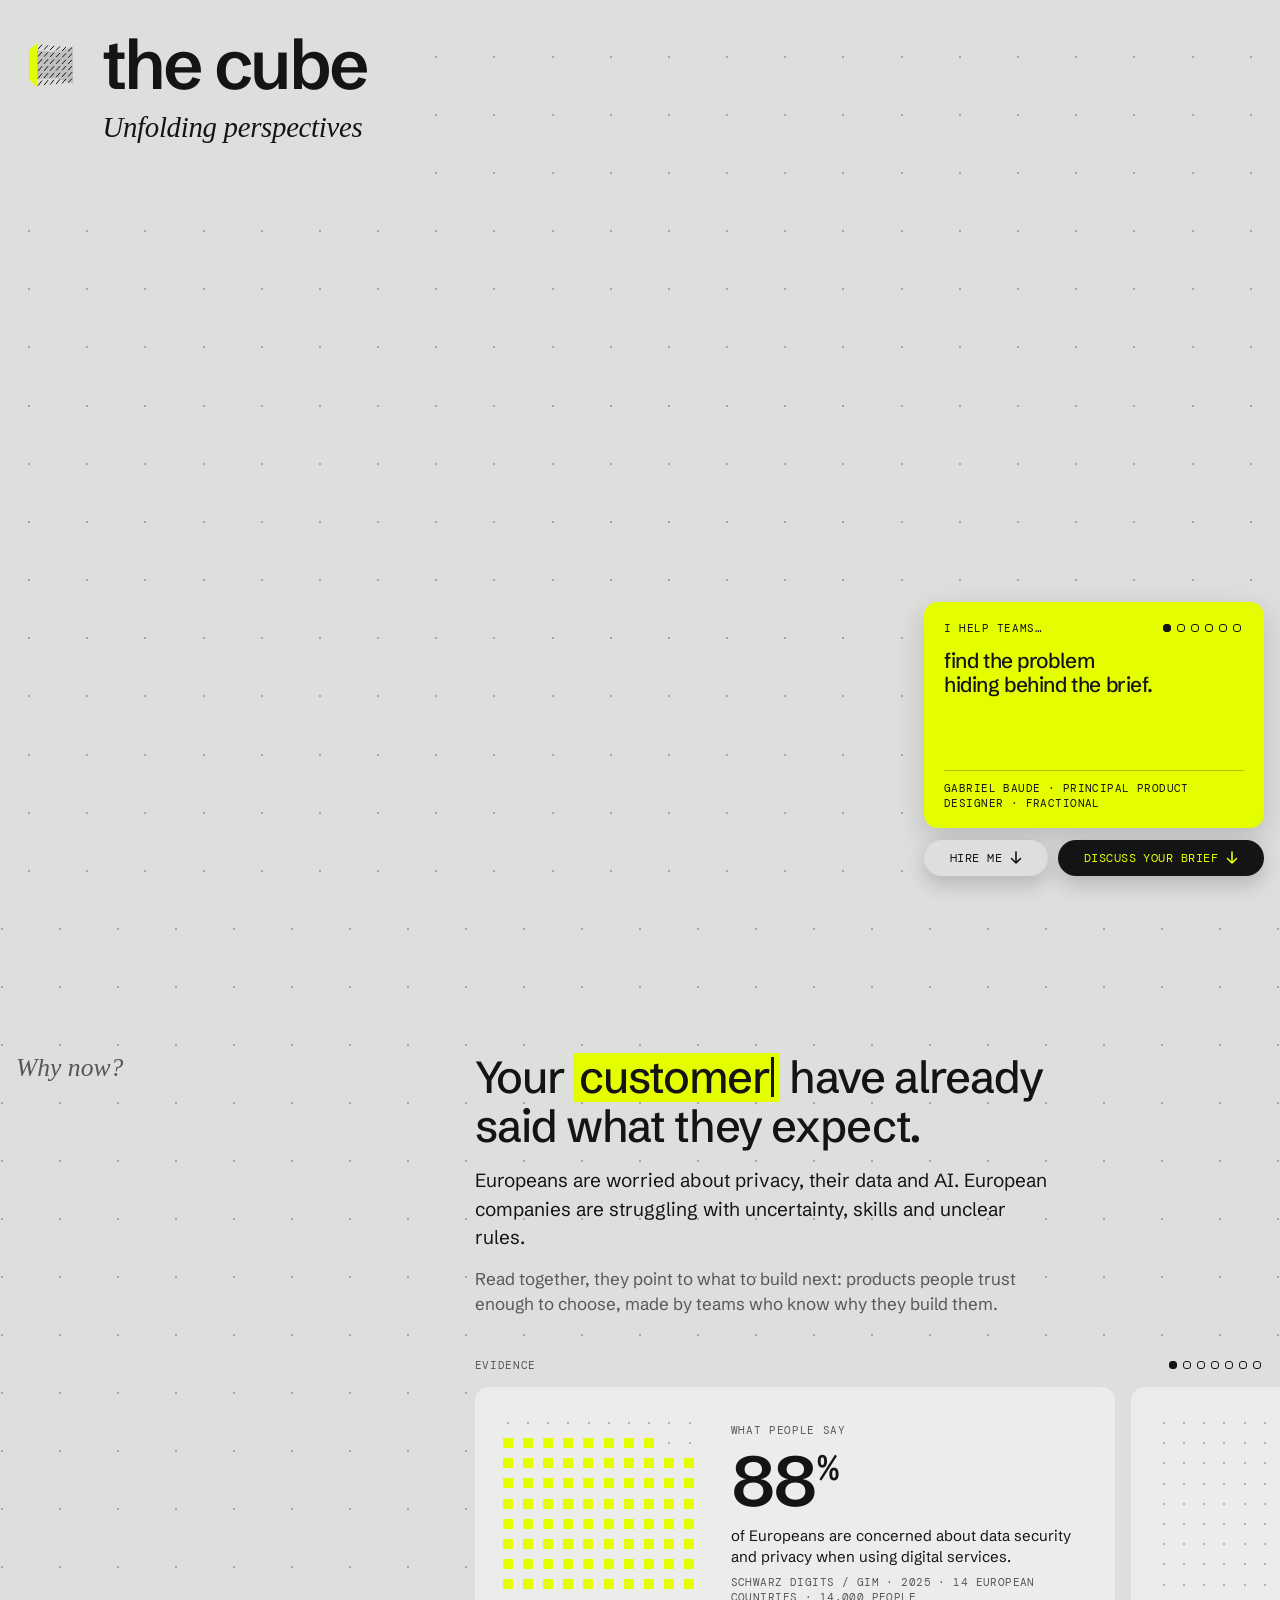
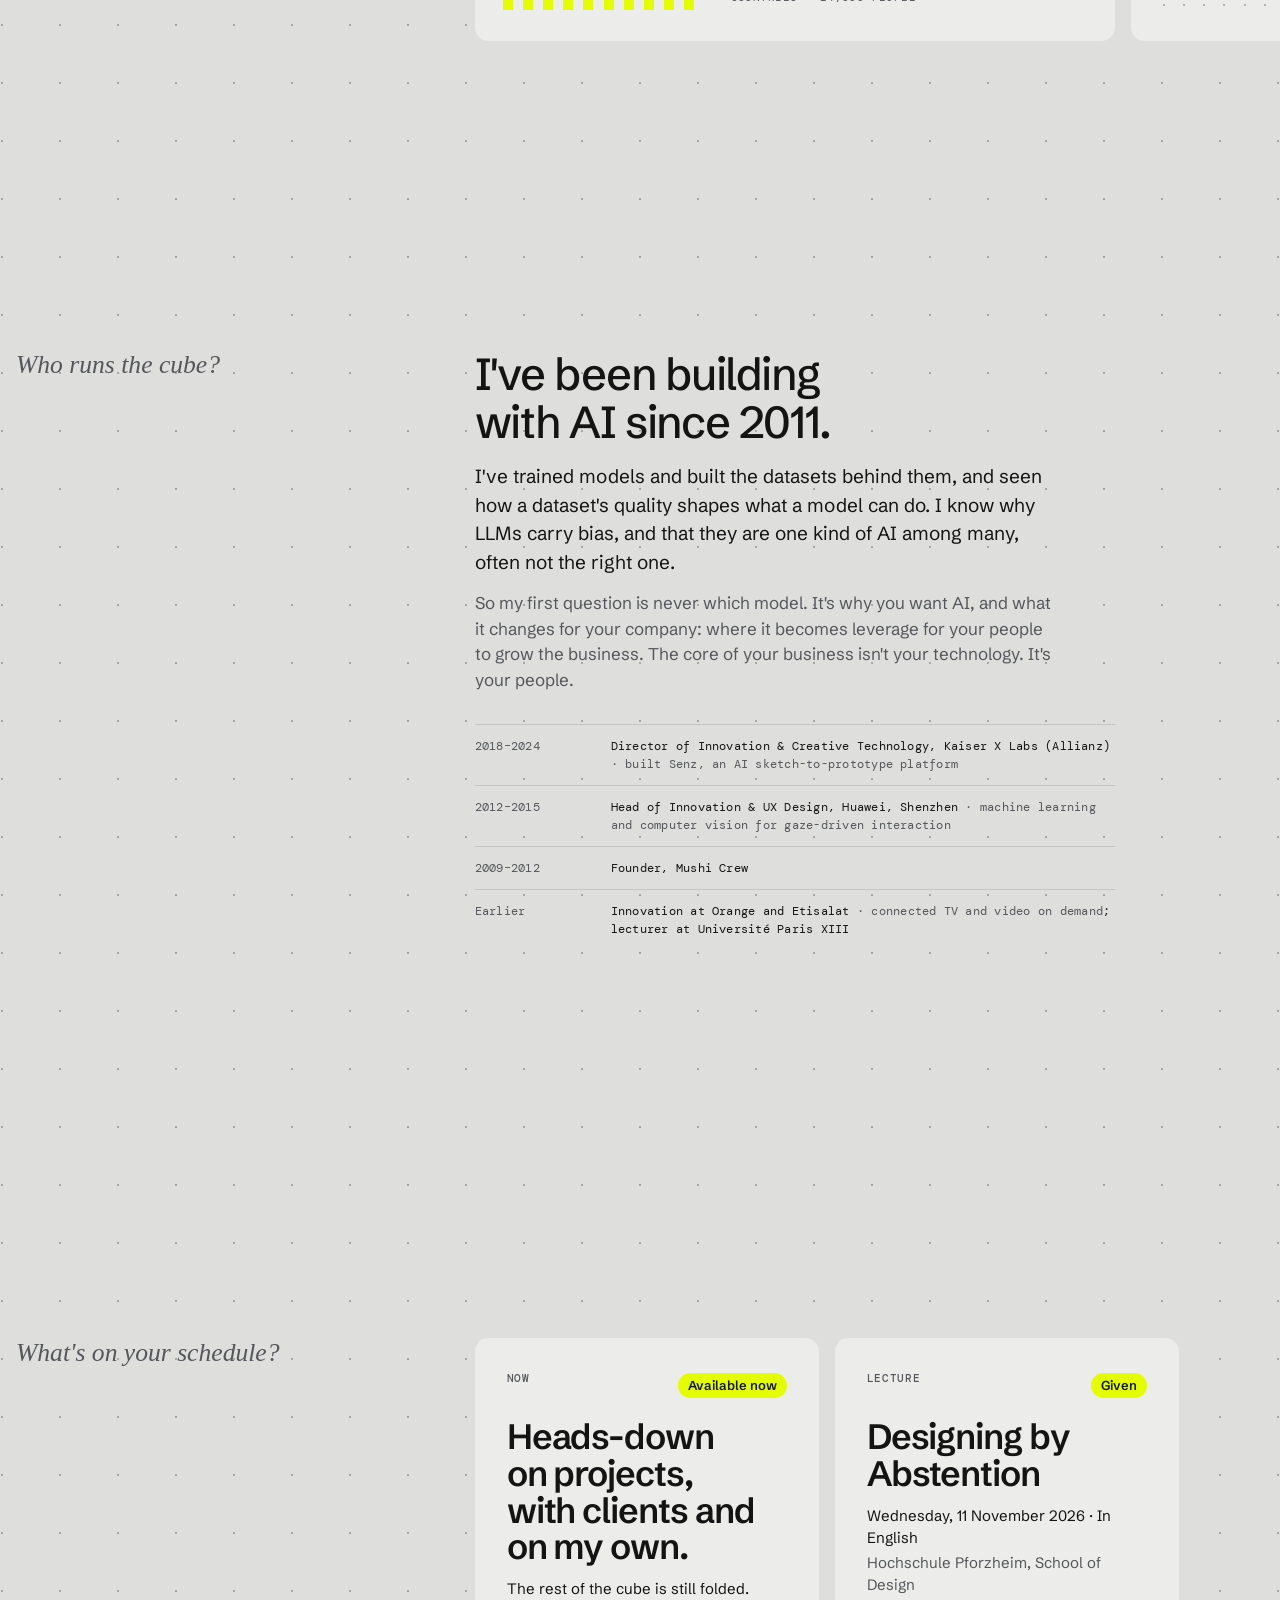
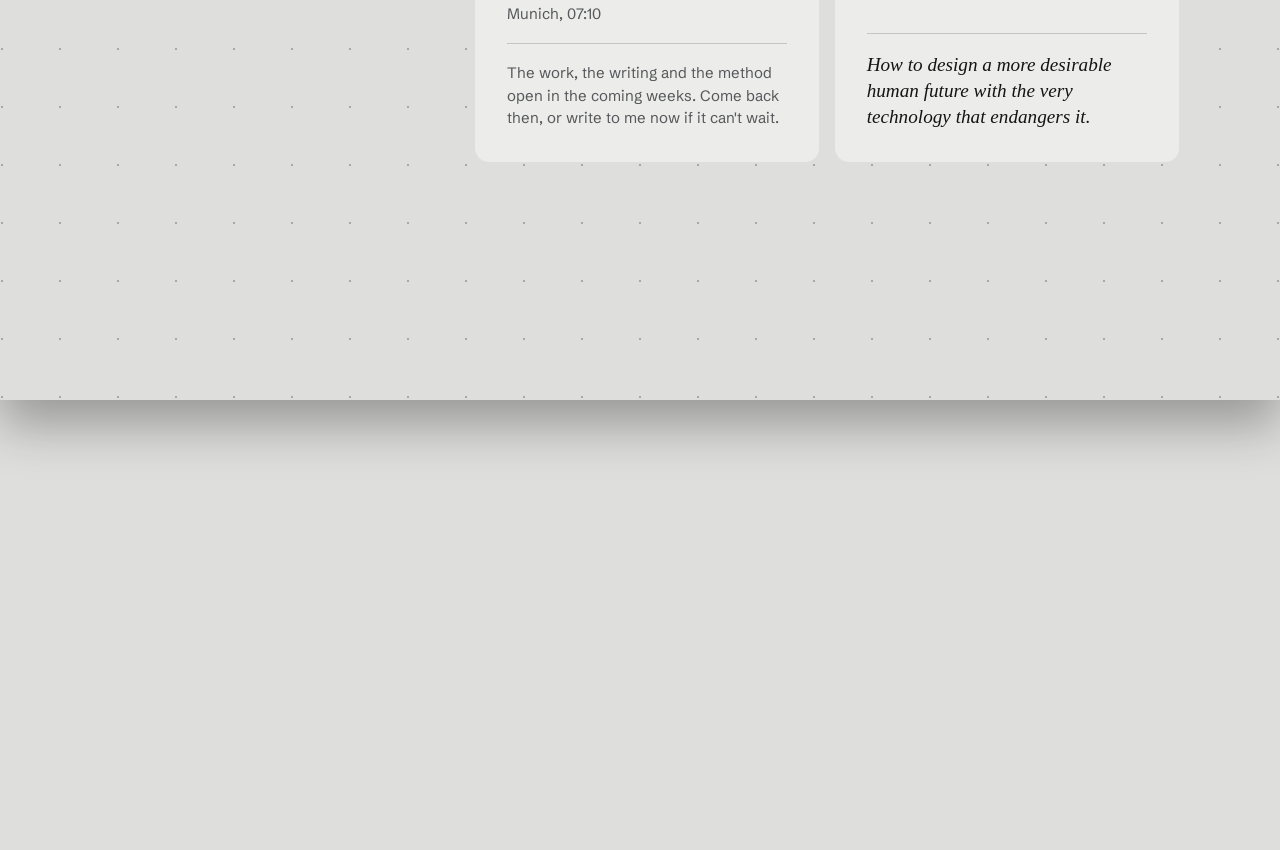
==== commit ddcd9f8e: "Prototype: one card size for the offer and perspective cards (exact overlap on phones), buttons span" ====
--- a/index.html
+++ b/index.html
@@ -69,7 +69,7 @@
         <p class="offer-by">Gabriel Baude · Principal Product Designer · Fractional</p>
       </section>
       <div class="actions">
-      <a class="float next" href="#now">Availability
+      <a class="float next" href="#now">Hire me
         <svg width="12" height="14" viewBox="0 0 12 14" aria-hidden="true"><path d="M6 1v11M1.5 7.5 6 12l4.5-4.5" fill="none" stroke="currentColor" stroke-width="1.6" stroke-linecap="round" stroke-linejoin="round"/></svg>
       </a>
       <a class="float cta" href="#contact">Discuss your brief
--- a/css/hero.css
+++ b/css/hero.css
@@ -20,12 +20,12 @@
 .clickme.on{opacity:1}
 
 /* perspective card, with a folded corner */
-.card{position:absolute;z-index:5;width:min(320px,calc(100% - 24px));filter:drop-shadow(0 12px 22px rgba(20,20,20,.24))}
-.card-in{position:relative;background:var(--accent-soft);border-radius:7px;padding:22px 22px 18px;clip-path:polygon(0 0,calc(100% - 24px) 0,100% 24px,100% 100%,0 100%)}
+.card{position:absolute;z-index:5;width:min(340px,calc(100% - 24px));filter:drop-shadow(0 12px 22px rgba(20,20,20,.24))}
+.card-in{position:relative;display:flex;flex-direction:column;min-height:var(--card-h,0px);background:var(--accent-soft);border-radius:14px;padding:22px 22px 18px;clip-path:polygon(0 0,calc(100% - 24px) 0,100% 24px,100% 100%,0 100%)}
 .card-in::after{content:"";position:absolute;top:0;right:0;width:24px;height:24px;background:linear-gradient(to bottom left,transparent 50%,color-mix(in srgb,var(--accent-soft) 80%,var(--ink)) 50%)}
 .card h2{margin:0 0 8px;padding-right:18px;font-size:1.25rem;font-weight:600;line-height:1.15;letter-spacing:-.02em;text-wrap:balance}
 .card p{margin:0;font-size:15px;line-height:1.45}
-.card-foot{display:flex;justify-content:space-between;align-items:center;gap:12px;margin-top:16px;font-family:var(--mono);font-size:11px;letter-spacing:.05em;text-transform:uppercase;font-variant-numeric:tabular-nums}
+.card-foot{display:flex;justify-content:space-between;align-items:center;gap:12px;margin-top:auto;padding-top:16px;font-family:var(--mono);font-size:11px;letter-spacing:.05em;text-transform:uppercase;font-variant-numeric:tabular-nums}
 .card button{appearance:none;border:0;background:var(--ink);color:var(--accent);font:inherit;text-transform:uppercase;letter-spacing:.05em;padding:7px 14px;border-radius:999px;cursor:pointer}
 .card button:hover{background:var(--ink-2)}
 .card button:focus-visible{outline:2px solid var(--ink);outline-offset:2px}
@@ -51,20 +51,23 @@
 
 .hero-body{align-self:end;display:flex;justify-content:flex-end;min-width:0}
 .side{display:flex;flex-direction:column;align-items:flex-end;gap:12px;width:min(340px,100%)}
-.actions{display:flex;justify-content:flex-end;gap:10px}
+/* one card size: the offer card and the perspective card share width and height (--card-h, set by one-card.js),
+   so on phones the perspective lands exactly on the offer; the two buttons together span the card's width */
+.actions{display:flex;gap:10px;width:100%}
+.actions .float{flex:1 1 auto;justify-content:center;white-space:nowrap}
 /* offer card: slides advance on their own and can be swiped */
-.offer{width:100%;min-width:0;background:var(--accent);color:var(--ink);border-radius:14px;padding:18px 20px 16px;box-shadow:0 10px 28px rgba(20,20,20,.18);pointer-events:auto}
+.offer{display:flex;flex-direction:column;width:100%;min-width:0;min-height:var(--card-h,0px);background:var(--accent);color:var(--ink);border-radius:14px;padding:18px 20px 16px;box-shadow:0 10px 28px rgba(20,20,20,.18);pointer-events:auto}
 .offer.covered{visibility:hidden}
 .offer-head{display:flex;justify-content:space-between;align-items:center;gap:12px;font-family:var(--mono);font-size:11px;letter-spacing:.05em;text-transform:uppercase}
 .offer-dots{display:flex}
 .offer-dots button{position:relative;width:14px;height:14px;padding:0;border:0;background:transparent;cursor:pointer}
 .offer-dots button::before{content:"";position:absolute;inset:3px;border:1px solid var(--ink);border-radius:3px}
 .offer-dots button[aria-current="true"]::before{background:var(--ink)}
-.offer-track{display:flex;width:100%;min-width:0;margin-top:12px;overflow-x:auto;scroll-snap-type:x mandatory;scrollbar-width:none;overscroll-behavior-x:contain;border-radius:2px}
+.offer-track{display:flex;width:100%;min-width:0;margin:12px 0 14px;overflow-x:auto;scroll-snap-type:x mandatory;scrollbar-width:none;overscroll-behavior-x:contain;border-radius:2px}
 .offer-track::-webkit-scrollbar{display:none}
 .offer-track:focus-visible{outline:2px solid var(--ink);outline-offset:4px}
 .slide{flex:0 0 100%;scroll-snap-align:start;margin:0;min-height:calc(3 * 1.2em);font-size:1.3rem;font-weight:500;line-height:1.2;letter-spacing:-.02em;text-wrap:balance}
-.offer-by{margin:14px 0 0;padding-top:10px;border-top:1px solid color-mix(in srgb,var(--ink) 25%,transparent);font-family:var(--mono);font-size:10.5px;letter-spacing:.04em;text-transform:uppercase}
+.offer-by{margin:auto 0 0;padding-top:10px;border-top:1px solid color-mix(in srgb,var(--ink) 25%,transparent);font-family:var(--mono);font-size:10.5px;letter-spacing:.04em;text-transform:uppercase}
 .float{display:inline-flex;align-items:center;gap:8px;font-family:var(--mono);font-size:12px;letter-spacing:.04em;text-transform:uppercase;padding:9px 14px;border-radius:999px;text-decoration:none;box-shadow:0 8px 20px rgba(20,20,20,.2)}
 .float.next{background:var(--paper);color:var(--ink)}
 .next svg{transition:transform .25s}
@@ -113,6 +116,7 @@
     .row{grid-template-columns:minmax(0,1fr)}
 }
 @media (max-width:599px){
+  .side{width:100%}
   .card{transform-origin:50% 100%!important}
   .card.pop{animation-name:rise}
   @keyframes rise{from{transform:translateY(40px);opacity:0}to{transform:none;opacity:1}}
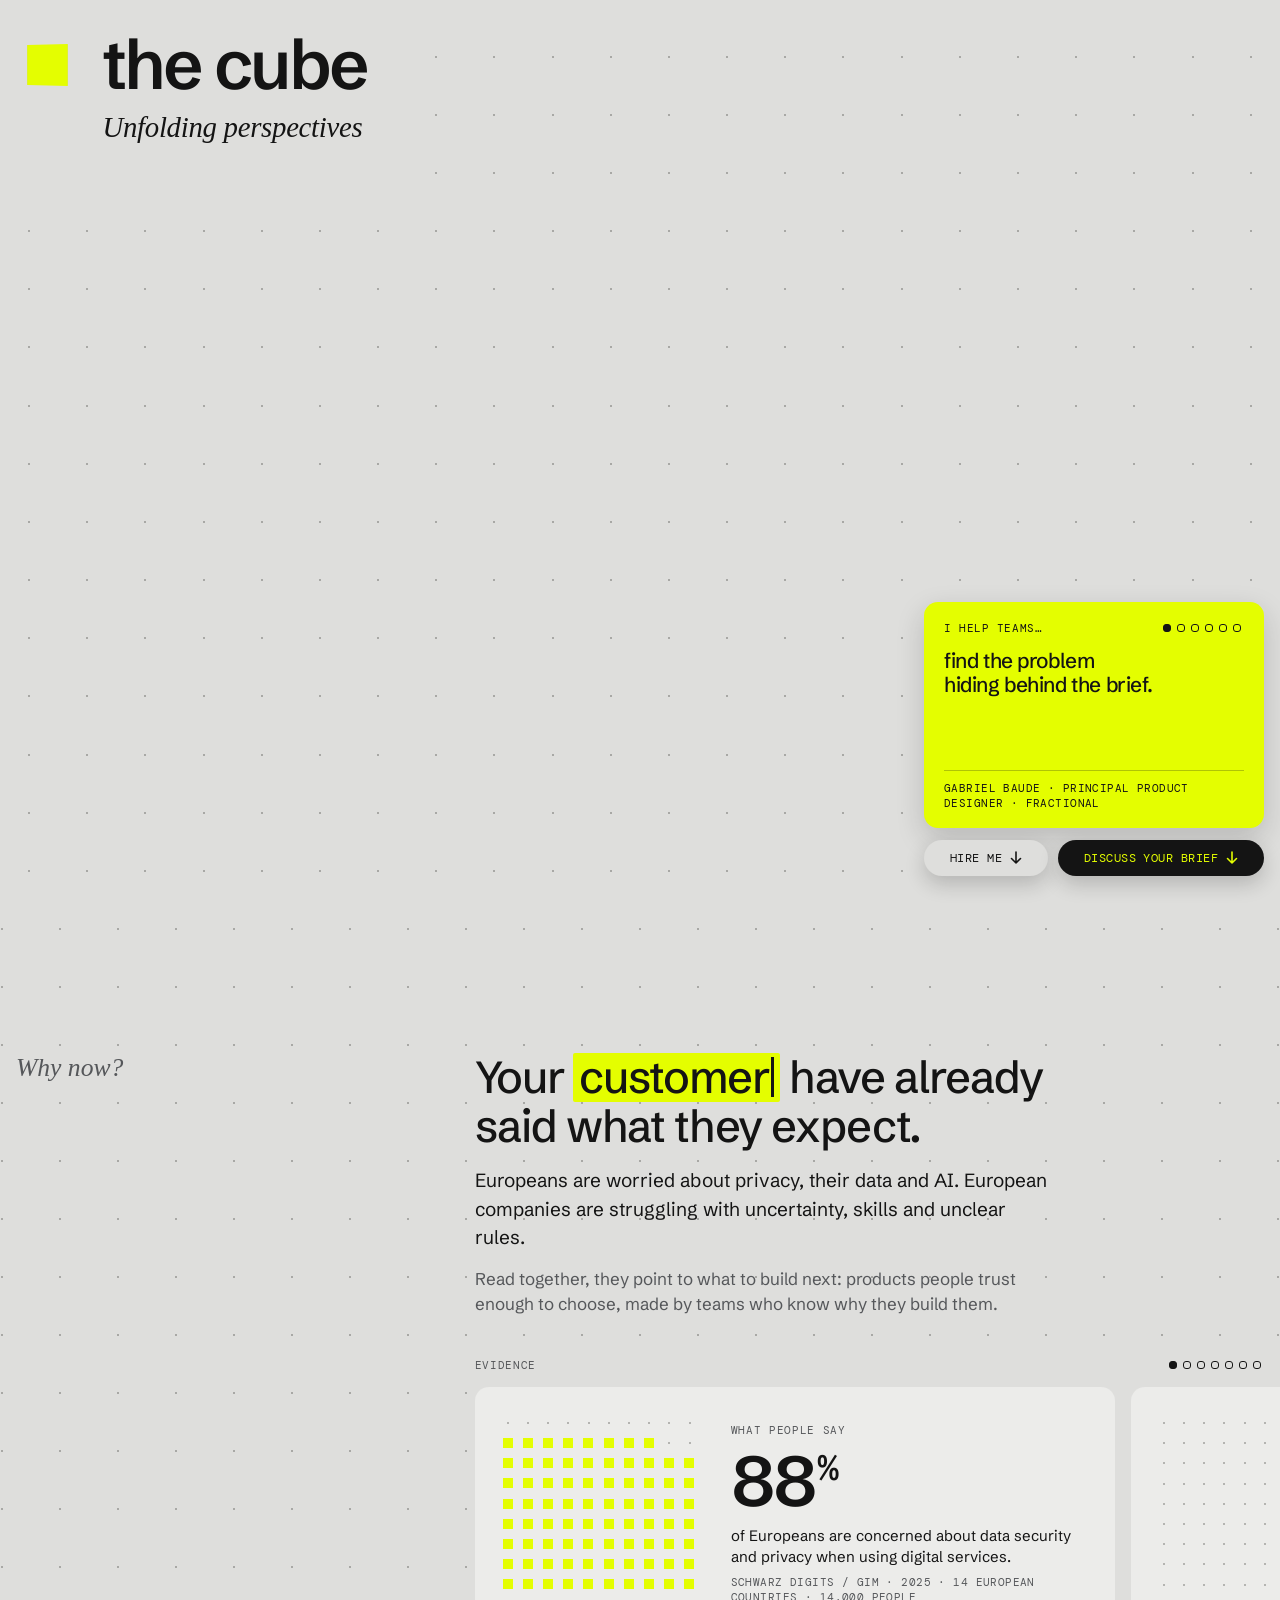
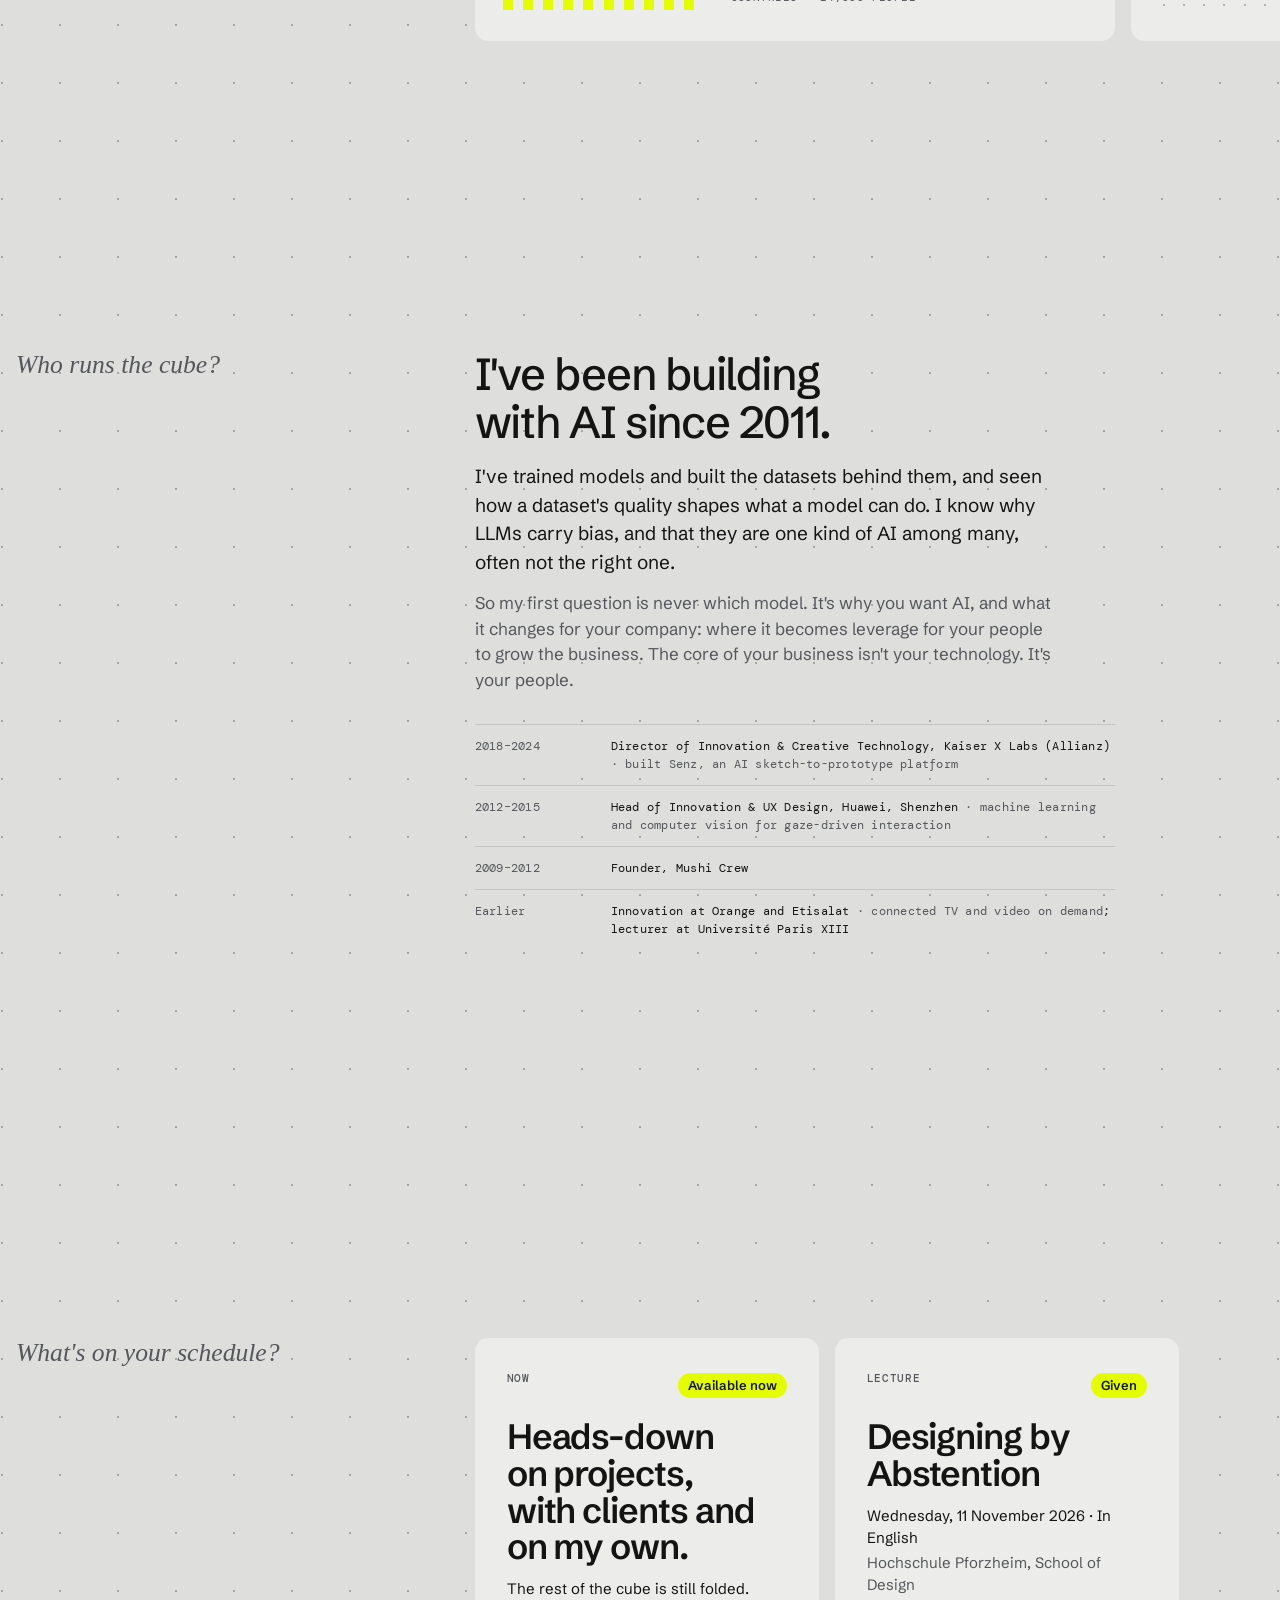
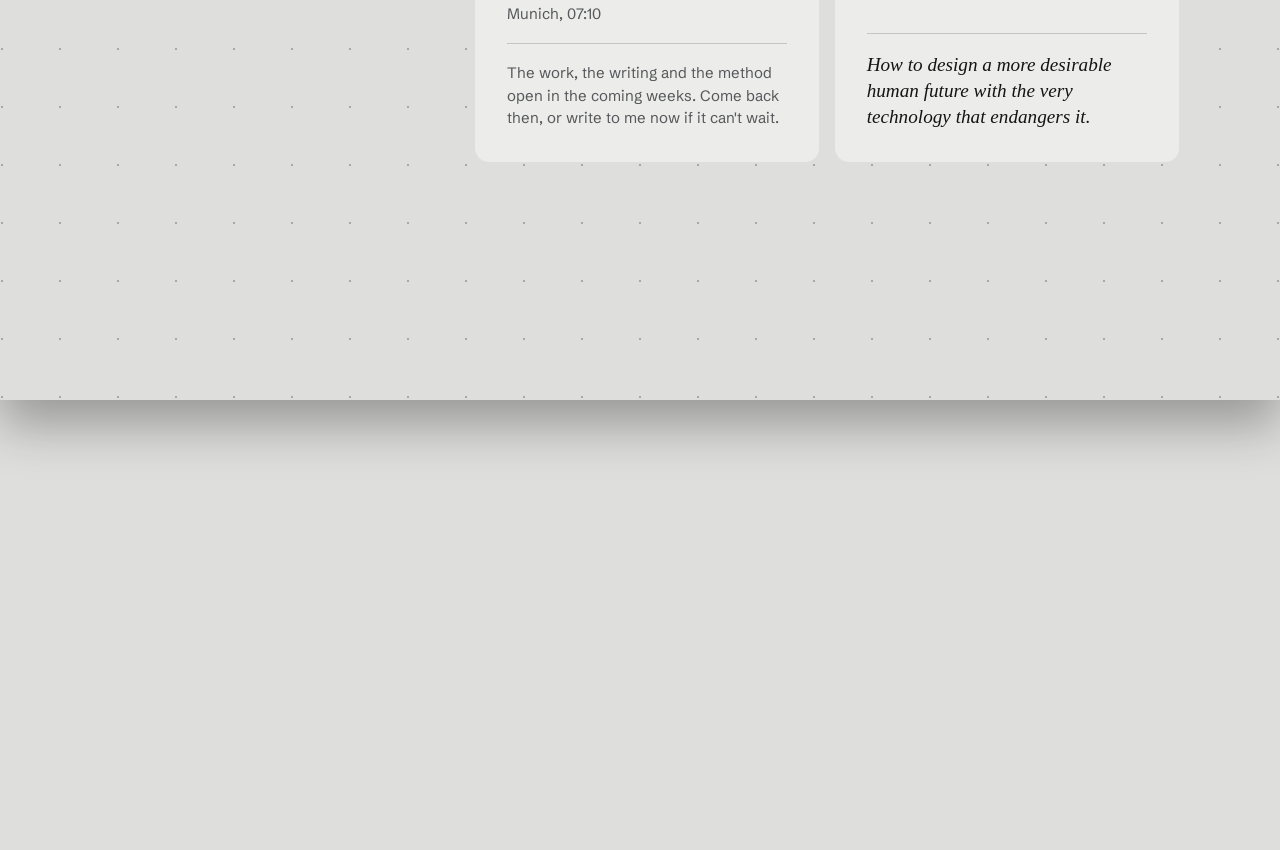
==== commit 685dde4c: "Prototype: sticky bar (small cube + name + Hire me + Discuss your brief) docks once the hero's butto" ====
--- a/index.html
+++ b/index.html
@@ -22,8 +22,21 @@
 <link rel="stylesheet" href="css/hero.css">
 <link rel="stylesheet" href="css/sections.css">
 <link rel="stylesheet" href="css/page.css">
+<link rel="stylesheet" href="css/bar.css">
 </head>
 <body>
+<!-- sticky bar: once the hero's buttons scroll away, the logo and the two buttons dock at the top (js/components/bar.js) -->
+<nav class="bar" id="bar" aria-label="the cube" inert>
+  <a class="bar-brand" href="#top"><span class="bar-mark-box" id="bar-mark-box"><canvas id="bar-mark" aria-hidden="true"></canvas></span><span class="bar-name">the cube</span></a>
+  <div class="bar-actions">
+    <a class="float next" href="#now">Hire me
+      <svg width="12" height="14" viewBox="0 0 12 14" aria-hidden="true"><path d="M6 1v11M1.5 7.5 6 12l4.5-4.5" fill="none" stroke="currentColor" stroke-width="1.6" stroke-linecap="round" stroke-linejoin="round"/></svg>
+    </a>
+    <a class="float cta" href="#contact">Discuss your brief
+      <svg width="12" height="14" viewBox="0 0 12 14" aria-hidden="true"><path d="M6 1v11M1.5 7.5 6 12l4.5-4.5" fill="none" stroke="currentColor" stroke-width="1.6" stroke-linecap="round" stroke-linejoin="round"/></svg>
+    </a>
+  </div>
+</nav>
 <div class="sheet">
 <header class="hero snap" id="top">
   <div class="field" id="field" role="group" aria-label="Field of squares. Use the arrow keys to move and Enter to open a square."></div>
--- a/css/bar.css
+++ b/css/bar.css
@@ -0,0 +1,15 @@
+/* sticky bar: once the hero's buttons scroll away, the logo and the two buttons dock at the top */
+:root{--bar-h:56px}
+html{scroll-padding-top:var(--bar-h)} /* snapping and anchors land below the bar, not under it */
+.bar{position:fixed;z-index:30;top:0;left:0;right:0;height:var(--bar-h);display:flex;align-items:center;justify-content:space-between;gap:12px;padding:0 var(--gutter-r) 0 var(--gutter-l);background:color-mix(in srgb,var(--paper) 90%,transparent);-webkit-backdrop-filter:blur(10px);backdrop-filter:blur(10px);box-shadow:0 1px 0 color-mix(in srgb,var(--ink) 10%,transparent);transform:translateY(-100%);opacity:0;transition:transform .35s ease,opacity .35s ease}
+.bar.on{transform:none;opacity:1}
+.bar-brand{display:flex;align-items:center;gap:10px;min-width:0;color:var(--ink);text-decoration:none;font-size:1.35rem;font-weight:600;line-height:1;letter-spacing:-.045em;white-space:nowrap}
+.bar-mark-box{flex:none;display:block;width:28px;height:28px}
+.bar-mark-box canvas{display:block;width:100%;height:100%}
+.bar-actions{display:flex;gap:8px}
+.bar .float{padding:8px 14px;font-size:11px;box-shadow:none;white-space:nowrap}
+@media (max-width:479px){
+  .bar-name{display:none}
+  .bar .float{padding:8px 11px}
+}
+@media (prefers-reduced-motion:reduce){.bar{transition:none}}
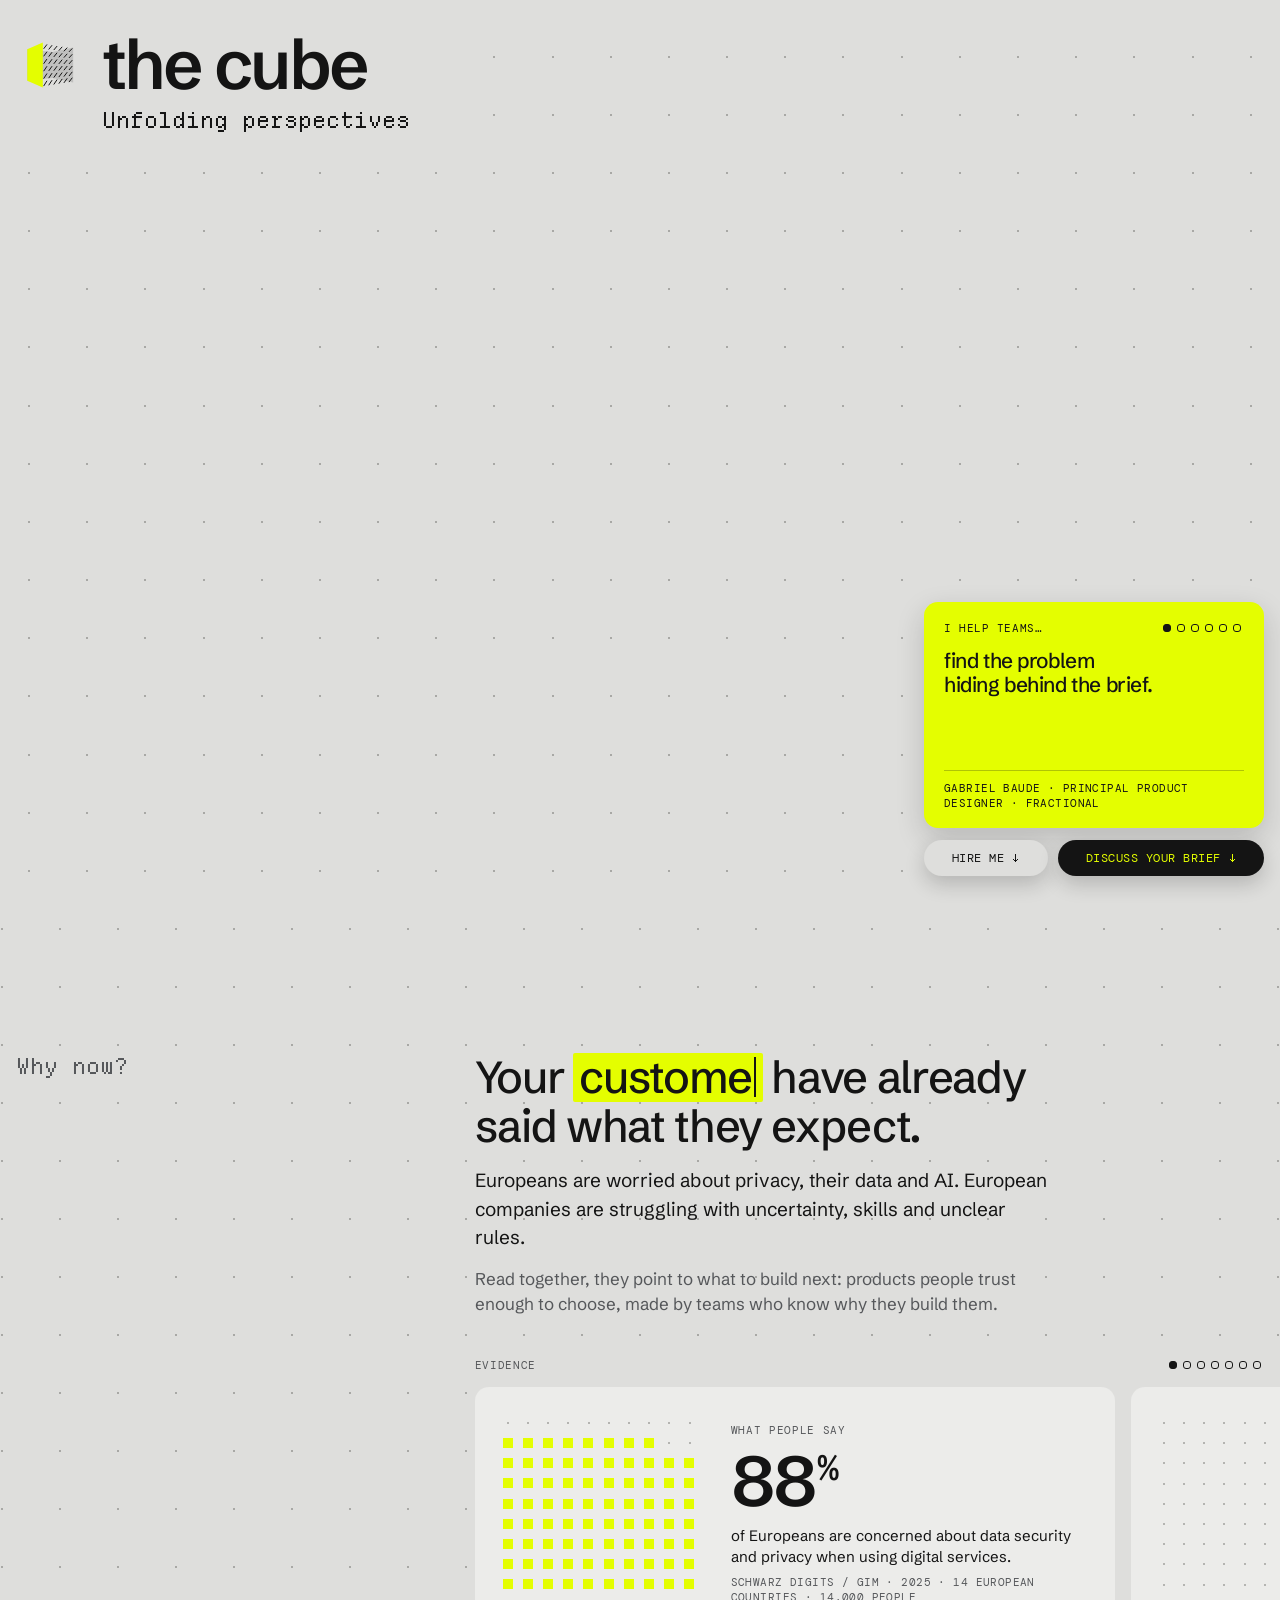
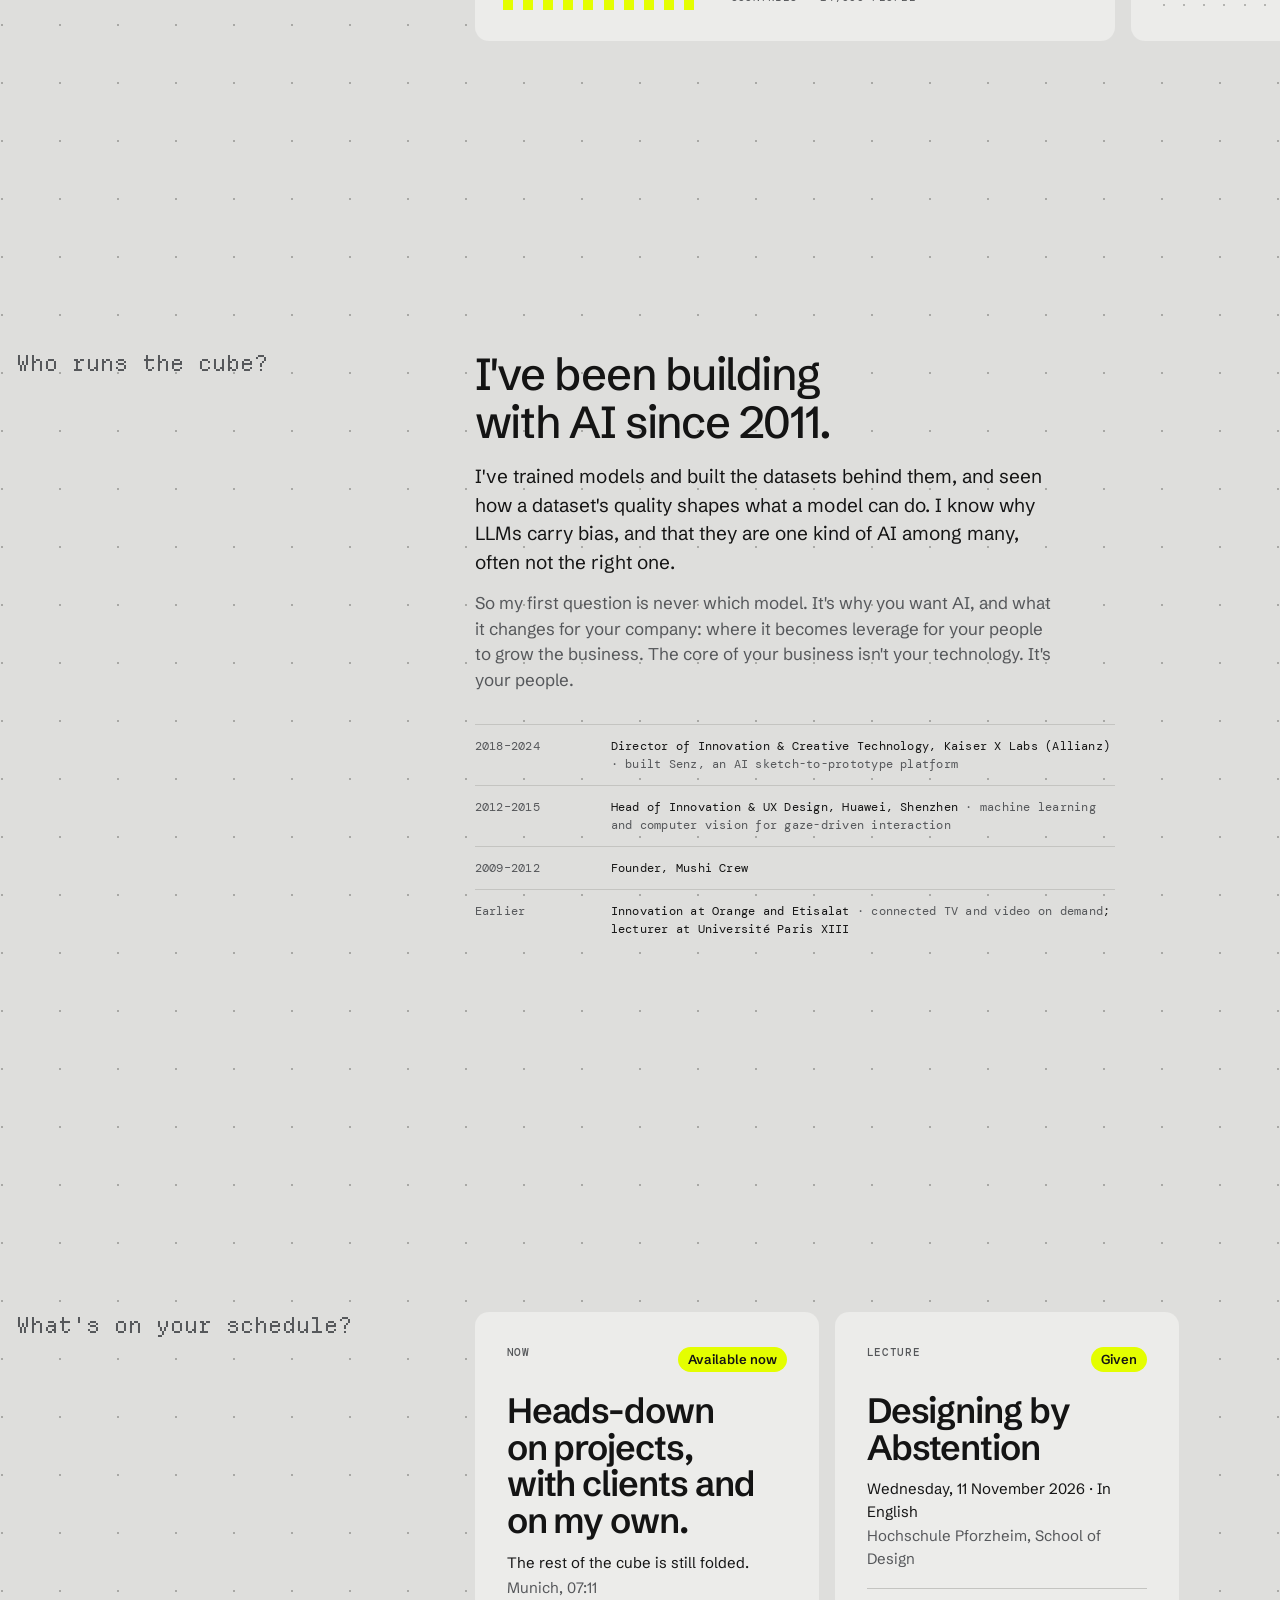
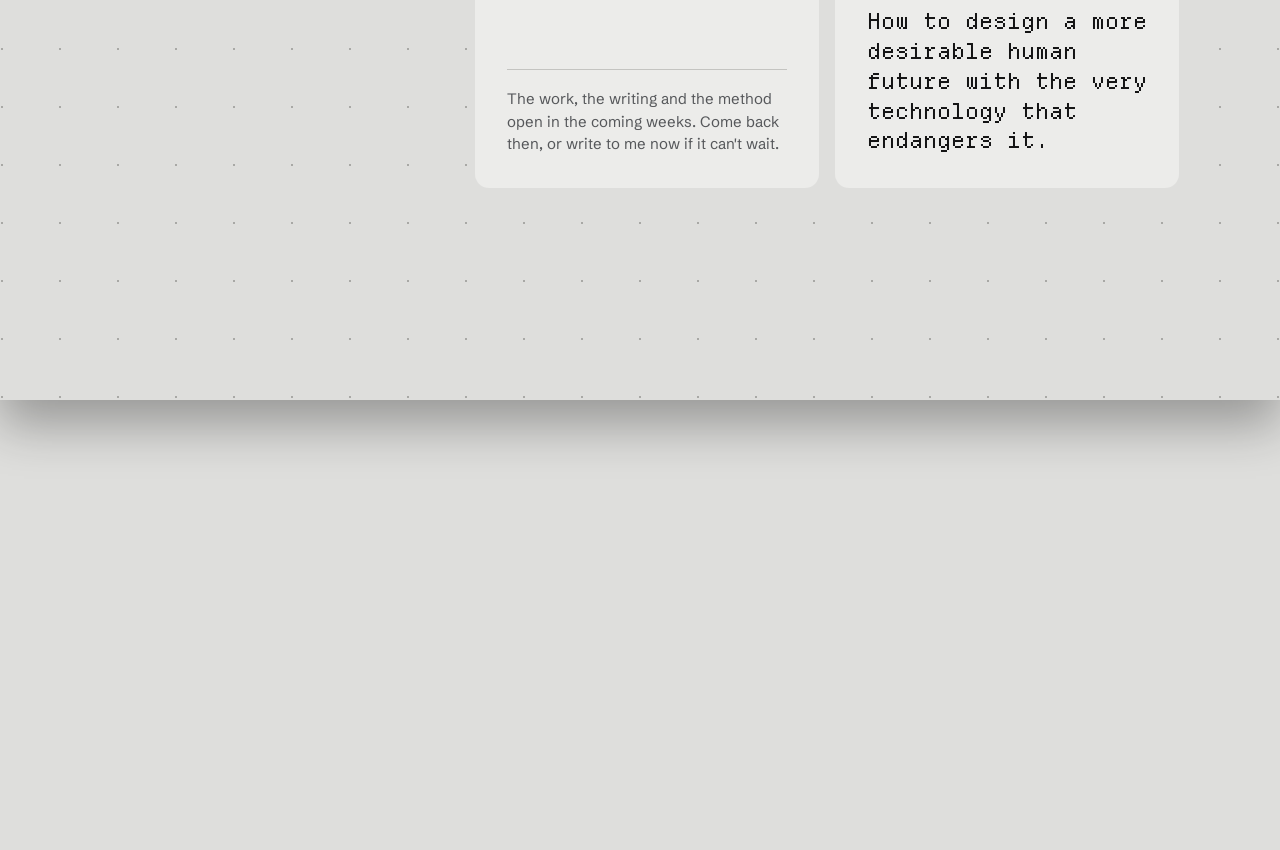
==== commit 63f5f40f: "Voice font: Departure Mono (pixel, straight, 22 px on its grid) replaces Newsreader italic; buttons " ====
--- a/index.html
+++ b/index.html
@@ -16,7 +16,7 @@
 <link rel="preload" href="fonts/schibsted-grotesk-latin-600-normal.woff2" as="font" type="font/woff2" crossorigin>
 <link rel="preload" href="fonts/dm-mono-latin-400-normal.woff2" as="font" type="font/woff2" crossorigin>
 <link rel="preload" href="fonts/dm-mono-latin-500-normal.woff2" as="font" type="font/woff2" crossorigin>
-<link rel="preload" href="fonts/newsreader-latin-400-italic.woff2" as="font" type="font/woff2" crossorigin>
+<link rel="preload" href="fonts/departure-mono-regular.woff2" as="font" type="font/woff2" crossorigin>
 <link rel="stylesheet" href="css/fonts.css">
 <link rel="stylesheet" href="css/base.css">
 <link rel="stylesheet" href="css/hero.css">
@@ -30,10 +30,10 @@
   <a class="bar-brand" href="#top"><span class="bar-mark-box" id="bar-mark-box"><canvas id="bar-mark" aria-hidden="true"></canvas></span><span class="bar-name">the cube</span></a>
   <div class="bar-actions">
     <a class="float next" href="#now">Hire me
-      <svg width="12" height="14" viewBox="0 0 12 14" aria-hidden="true"><path d="M6 1v11M1.5 7.5 6 12l4.5-4.5" fill="none" stroke="currentColor" stroke-width="1.6" stroke-linecap="round" stroke-linejoin="round"/></svg>
+      <span class="px-arrow" aria-hidden="true">↓</span>
     </a>
     <a class="float cta" href="#contact">Discuss your brief
-      <svg width="12" height="14" viewBox="0 0 12 14" aria-hidden="true"><path d="M6 1v11M1.5 7.5 6 12l4.5-4.5" fill="none" stroke="currentColor" stroke-width="1.6" stroke-linecap="round" stroke-linejoin="round"/></svg>
+      <span class="px-arrow" aria-hidden="true">↓</span>
     </a>
   </div>
 </nav>
@@ -83,10 +83,10 @@
       </section>
       <div class="actions">
       <a class="float next" href="#now">Hire me
-        <svg width="12" height="14" viewBox="0 0 12 14" aria-hidden="true"><path d="M6 1v11M1.5 7.5 6 12l4.5-4.5" fill="none" stroke="currentColor" stroke-width="1.6" stroke-linecap="round" stroke-linejoin="round"/></svg>
+        <span class="px-arrow" aria-hidden="true">↓</span>
       </a>
       <a class="float cta" href="#contact">Discuss your brief
-        <svg width="12" height="14" viewBox="0 0 12 14" aria-hidden="true"><path d="M6 1v11M1.5 7.5 6 12l4.5-4.5" fill="none" stroke="currentColor" stroke-width="1.6" stroke-linecap="round" stroke-linejoin="round"/></svg>
+        <span class="px-arrow" aria-hidden="true">↓</span>
       </a>
       </div>
     </div>
--- a/css/fonts.css
+++ b/css/fonts.css
@@ -3,4 +3,4 @@
 @font-face{font-family:"Schibsted Grotesk";font-style:normal;font-weight:600;font-display:swap;src:url(../fonts/schibsted-grotesk-latin-600-normal.woff2) format("woff2")}
 @font-face{font-family:"DM Mono";font-style:normal;font-weight:400;font-display:swap;src:url(../fonts/dm-mono-latin-400-normal.woff2) format("woff2")}
 @font-face{font-family:"DM Mono";font-style:normal;font-weight:500;font-display:swap;src:url(../fonts/dm-mono-latin-500-normal.woff2) format("woff2")}
-@font-face{font-family:"Newsreader";font-style:italic;font-weight:400;font-display:swap;src:url(../fonts/newsreader-latin-400-italic.woff2) format("woff2")}
+@font-face{font-family:"Departure Mono";font-style:normal;font-weight:400;font-display:swap;src:url(../fonts/departure-mono-regular.woff2) format("woff2")}
--- a/css/base.css
+++ b/css/base.css
@@ -17,7 +17,8 @@
   --pip-dark:#B4B4B1;
   --mono:"DM Mono",ui-monospace,"SFMono-Regular",Menlo,monospace;
   --display:"Schibsted Grotesk","Helvetica Neue",Arial,sans-serif;
-  --voice:"Newsreader",Georgia,"Times New Roman",serif;
+  --voice:"Departure Mono",ui-monospace,monospace; /* a pixel font: crisp only at multiples of 11 px (--voice-size) */
+  --voice-size:22px;
   --gutter-l:max(16px, env(safe-area-inset-left, 0px));
   --gutter-r:max(16px, env(safe-area-inset-right, 0px));
   color-scheme:light;
--- a/css/hero.css
+++ b/css/hero.css
@@ -47,7 +47,7 @@
 .mark-box{flex:none;display:block}
 .mark-box canvas{display:block;width:100%;height:100%}
 .lockup{display:flex;align-items:center;gap:.28em;margin:0;font-size:clamp(2.6rem,5.4vw,4.6rem);font-weight:600;line-height:.95;letter-spacing:-.045em;white-space:nowrap}
-.baseline{margin:.45em 0 0;font-family:var(--voice);font-style:italic;font-size:clamp(1.35rem,2.3vw,1.8rem);line-height:1.15;letter-spacing:-.01em}
+.baseline{margin:.45em 0 0;font-family:var(--voice);font-size:var(--voice-size);line-height:1.15}
 
 .hero-body{align-self:end;display:flex;justify-content:flex-end;min-width:0}
 .side{display:flex;flex-direction:column;align-items:flex-end;gap:12px;width:min(340px,100%)}
@@ -70,14 +70,15 @@
 .offer-by{margin:auto 0 0;padding-top:10px;border-top:1px solid color-mix(in srgb,var(--ink) 25%,transparent);font-family:var(--mono);font-size:10.5px;letter-spacing:.04em;text-transform:uppercase}
 .float{display:inline-flex;align-items:center;gap:8px;font-family:var(--mono);font-size:12px;letter-spacing:.04em;text-transform:uppercase;padding:9px 14px;border-radius:999px;text-decoration:none;box-shadow:0 8px 20px rgba(20,20,20,.2)}
 .float.next{background:var(--paper);color:var(--ink)}
-.next svg{transition:transform .25s}
-.next:hover svg{transform:translateY(3px)}
+/* the arrow is Departure Mono's own pixel arrow, at 11 px so it stays on the pixel grid */
+.px-arrow{display:inline-block;font-family:var(--voice);font-size:11px;line-height:1;transition:transform .25s}
+.float:hover .px-arrow{transform:translateY(3px)}
 
 /* ---------- now ---------- */
 .now{padding-left:var(--gutter-l);padding-right:var(--gutter-r);padding-block:clamp(56px,9vw,128px) clamp(48px,7vw,96px)}
 .row{display:grid;grid-template-columns:minmax(0,1fr) minmax(0,2fr);gap:20px clamp(24px,5vw,72px);padding-block:clamp(32px,5vw,56px)}
 
-.q{margin:0;font-family:var(--voice);font-style:italic;font-size:clamp(1.3rem,2.2vw,1.6rem);line-height:1.2;color:var(--ink-2)}
+.q{margin:0;font-family:var(--voice);font-size:var(--voice-size);line-height:1.2;color:var(--ink-2)}
 .a{min-width:0}
 :where(.now) .a{max-width:44rem}
 .statement{margin:0;font-size:clamp(1.75rem,3.8vw,2.8rem);font-weight:500;line-height:1.08;letter-spacing:-.03em;text-wrap:balance}
@@ -94,7 +95,7 @@
 .talk h3{margin:18px 0 0;font-size:clamp(1.6rem,3vw,2.2rem);font-weight:600;line-height:1.05;letter-spacing:-.03em}
 .talk .meta{margin:12px 0 0;display:flex;flex-direction:column;gap:2px;font-size:15px;color:var(--ink)}
 .talk .meta .venue{color:var(--ink-2)}
-.talk .thesis{margin:18px 0 0;padding-top:18px;border-top:1px solid var(--line);font-family:var(--voice);font-style:italic;font-size:1.2rem;line-height:1.35;color:var(--ink)}
+.talk .thesis{margin:18px 0 0;padding-top:18px;border-top:1px solid var(--line);font-family:var(--voice);font-size:var(--voice-size);line-height:1.35;color:var(--ink)}
 
 .mail{display:flex;flex-wrap:wrap;align-items:center;gap:12px 16px;margin-top:22px}
 .mail a{font-size:clamp(1.4rem,3vw,2.1rem);font-weight:500;letter-spacing:-.025em;text-decoration-line:underline;text-decoration-color:var(--accent);text-decoration-thickness:.14em;text-underline-offset:.16em;word-break:break-word;min-width:0}
--- a/css/sections.css
+++ b/css/sections.css
@@ -1,7 +1,7 @@
 /* ================= sections: why, what, who, footer ================= */
 .wrap{padding-left:var(--gutter-l);padding-right:var(--gutter-r)}
 .row{display:grid;grid-template-columns:minmax(0,1fr) minmax(0,2fr);gap:20px clamp(24px,5vw,72px);padding-block:clamp(40px,6vw,80px)}
-.q{margin:0;font-family:var(--voice);font-style:italic;font-size:clamp(1.3rem,2.2vw,1.6rem);line-height:1.2;color:var(--ink-2)}
+.q{margin:0;font-family:var(--voice);font-size:var(--voice-size);line-height:1.2;color:var(--ink-2)}
 .a{min-width:0}
 .swap{display:inline-block;perspective:600px;vertical-align:baseline}
 .swap-w{display:inline-block;padding:0 .14em;margin:0 -.02em;background:var(--accent);color:var(--ink);border-radius:2px;transform-origin:50% 100%}
@@ -81,7 +81,7 @@
 .reveal.static{position:relative}
 .reveal-in{width:100%;max-width:1320px;margin-inline:auto;display:grid;gap:clamp(36px,6vw,64px)}
 .r-row{display:grid;grid-template-columns:minmax(0,1fr) minmax(0,2fr);gap:20px clamp(24px,5vw,72px)}
-.r-q{margin:0;font-family:var(--voice);font-style:italic;font-size:clamp(1.3rem,2.2vw,1.6rem);color:#A6A8AB}
+.r-q{margin:0;font-family:var(--voice);font-size:var(--voice-size);color:#A6A8AB}
 .r-statement{margin:0;font-size:clamp(1.9rem,4.2vw,3.2rem);font-weight:500;line-height:1.05;letter-spacing:-.03em;color:#F2F2F0}
 .r-lede{margin:14px 0 0;font-size:1.0625rem;color:#B9BBBE;max-width:34rem}
 .r-mail{display:flex;flex-wrap:wrap;align-items:center;gap:12px 16px;margin-top:24px}
--- a/css/bar.css
+++ b/css/bar.css
@@ -1,15 +1,18 @@
-/* sticky bar: once the hero's buttons scroll away, the logo and the two buttons dock at the top */
-:root{--bar-h:56px}
-html{scroll-padding-top:var(--bar-h)} /* snapping and anchors land below the bar, not under it */
-.bar{position:fixed;z-index:30;top:0;left:0;right:0;height:var(--bar-h);display:flex;align-items:center;justify-content:space-between;gap:12px;padding:0 var(--gutter-r) 0 var(--gutter-l);background:color-mix(in srgb,var(--paper) 90%,transparent);-webkit-backdrop-filter:blur(10px);backdrop-filter:blur(10px);box-shadow:0 1px 0 color-mix(in srgb,var(--ink) 10%,transparent);transform:translateY(-100%);opacity:0;transition:transform .35s ease,opacity .35s ease}
+/* floating pills: once the hero's buttons scroll away, they follow down the page with the same shape and shadow;
+   on desktop the logo comes along in a pill of its own, on phones only the two buttons */
+:root{--bar-h:64px}
+html{scroll-padding-top:var(--bar-h)} /* snapping and anchors land below the pills, not under them */
+.bar{position:fixed;z-index:30;top:12px;left:0;right:0;display:flex;align-items:center;justify-content:space-between;gap:12px;padding:0 var(--gutter-r) 0 var(--gutter-l);pointer-events:none;transform:translateY(calc(-100% - 16px));opacity:0;transition:transform .35s ease,opacity .35s ease}
 .bar.on{transform:none;opacity:1}
-.bar-brand{display:flex;align-items:center;gap:10px;min-width:0;color:var(--ink);text-decoration:none;font-size:1.35rem;font-weight:600;line-height:1;letter-spacing:-.045em;white-space:nowrap}
-.bar-mark-box{flex:none;display:block;width:28px;height:28px}
+.bar-brand,.bar-actions{pointer-events:auto}
+.bar-brand{display:flex;align-items:center;gap:8px;padding:6px 16px 6px 8px;border-radius:999px;background:var(--paper);color:var(--ink);text-decoration:none;font-size:1.15rem;font-weight:600;line-height:1;letter-spacing:-.045em;white-space:nowrap;box-shadow:0 8px 20px rgba(20,20,20,.2)}
+.bar-mark-box{flex:none;display:block;width:24px;height:24px}
 .bar-mark-box canvas{display:block;width:100%;height:100%}
-.bar-actions{display:flex;gap:8px}
-.bar .float{padding:8px 14px;font-size:11px;box-shadow:none;white-space:nowrap}
-@media (max-width:479px){
-  .bar-name{display:none}
-  .bar .float{padding:8px 11px}
+.bar-actions{display:flex;gap:10px}
+.bar .float{white-space:nowrap}
+@media (max-width:599px){
+  .bar-brand{display:none}
+  .bar-actions{flex:1}
+  .bar .float{flex:1 1 auto;justify-content:center}
 }
 @media (prefers-reduced-motion:reduce){.bar{transition:none}}
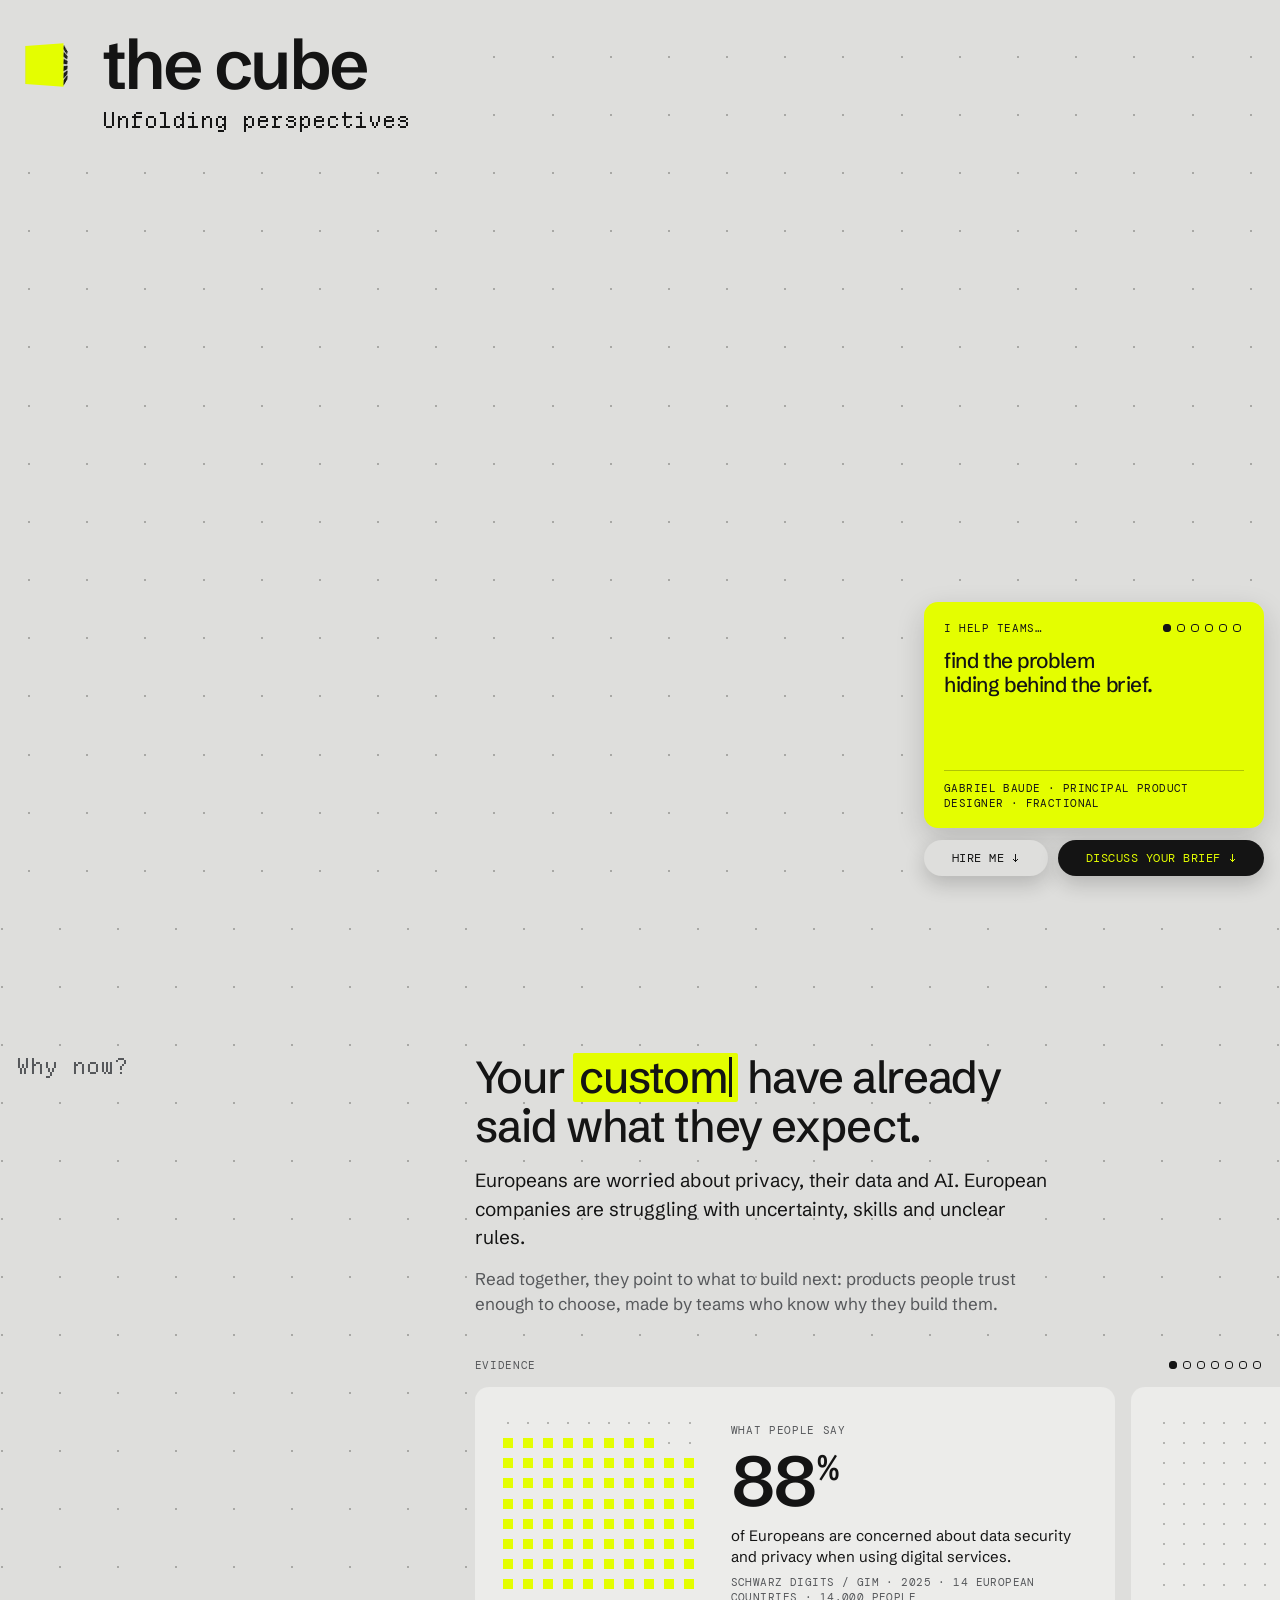
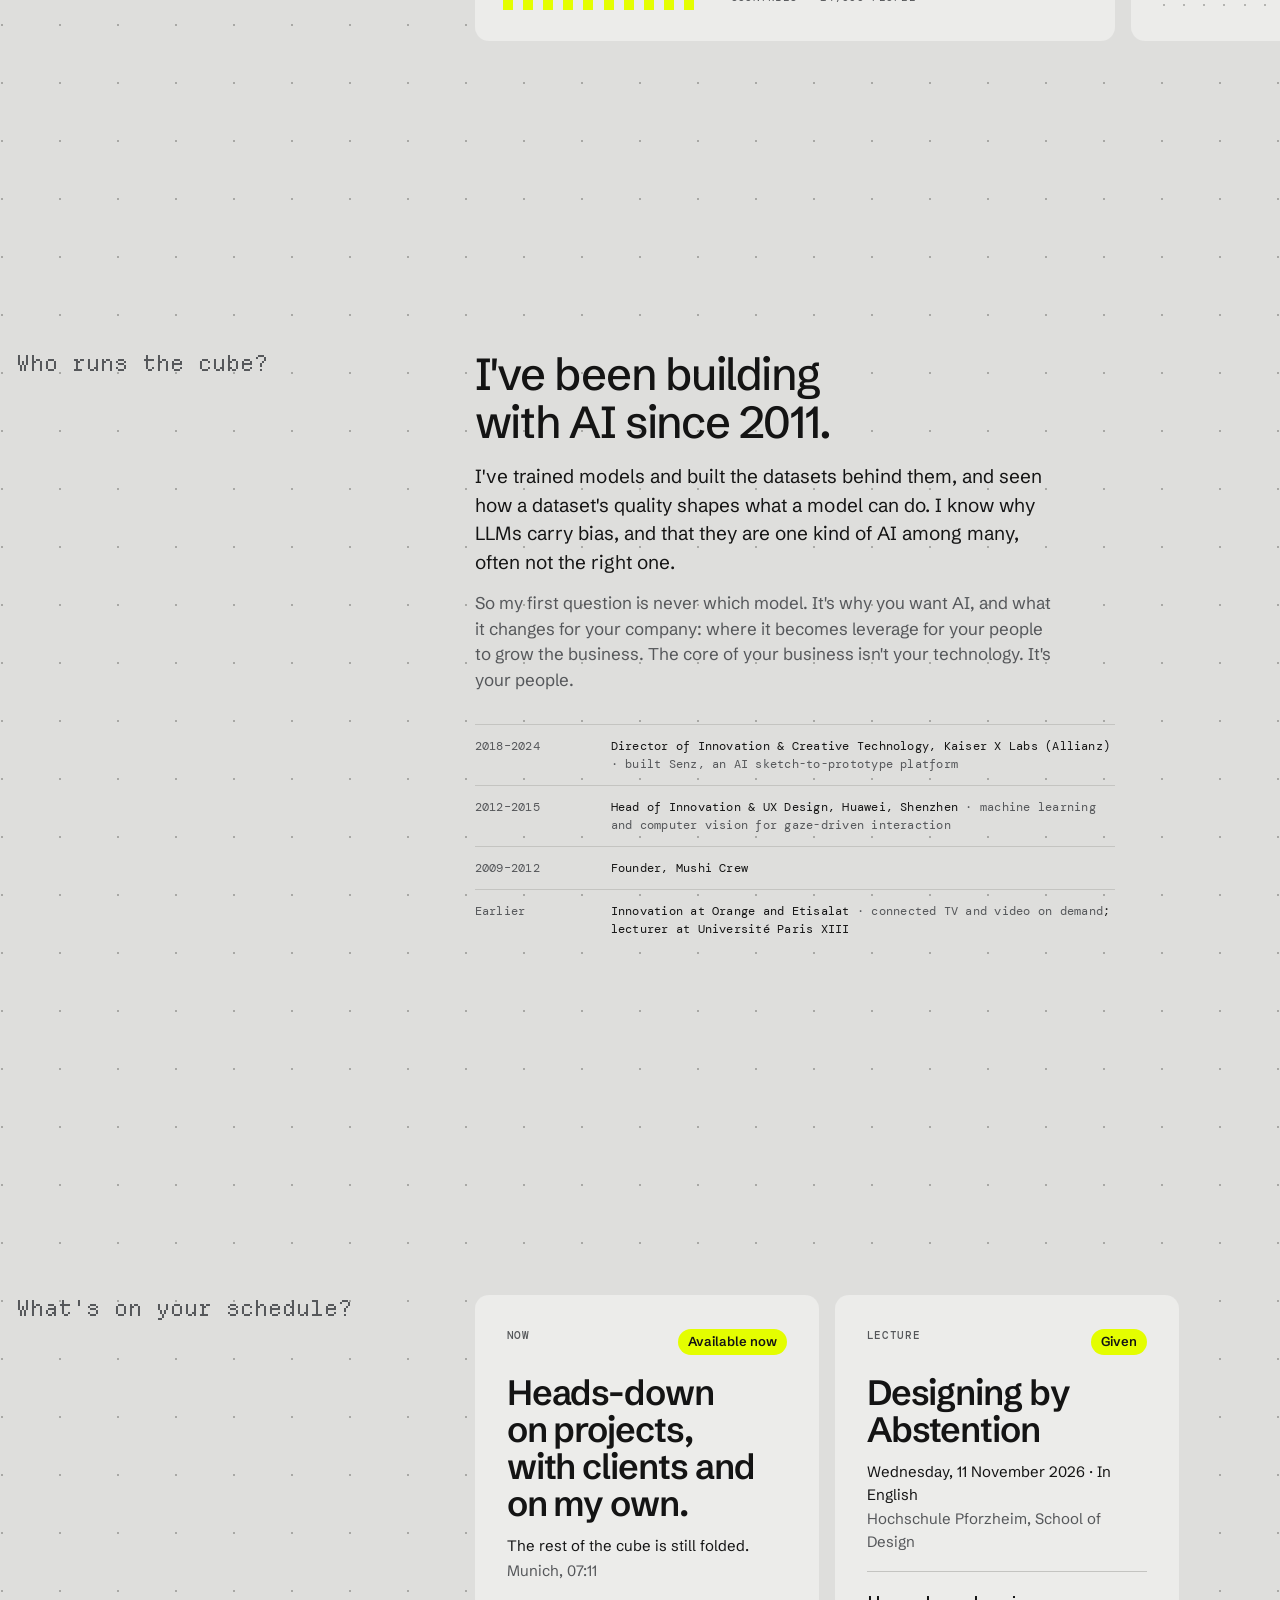
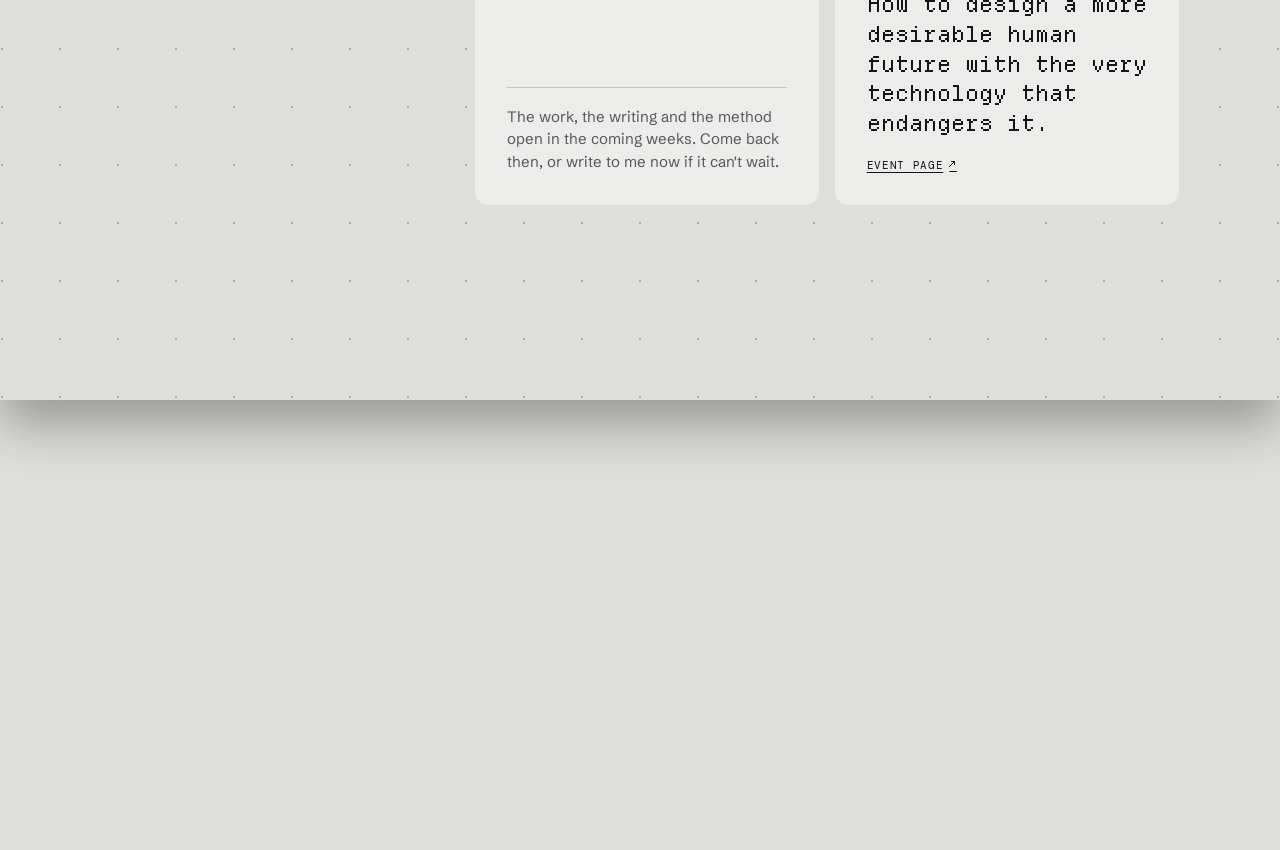
==== commit 77a8710c: "Lecture card: link to the Hochschule Pforzheim event page (new tab, noopener noreferrer)" ====
--- a/index.html
+++ b/index.html
@@ -236,6 +236,7 @@
           <h3 id="talk">Designing by Abstention</h3>
           <p class="meta"><span>Wednesday, 11 November 2026 · In English</span><span class="venue">Hochschule Pforzheim, School of Design</span></p>
           <p class="thesis">How to design a more desirable human future with the very technology that endangers it.</p>
+          <a class="event" href="https://www.hs-pforzheim.de/en/news_detailansicht/news/default_6f0303b0527826e27f4701165aa8b9ab" target="_blank" rel="noopener noreferrer">Event page <span class="px-arrow" aria-hidden="true">↗</span><span class="sr-only"> (opens in a new tab)</span></a>
         </article>
       </div>
     </section>
--- a/css/hero.css
+++ b/css/hero.css
@@ -95,6 +95,9 @@
 .talk h3{margin:18px 0 0;font-size:clamp(1.6rem,3vw,2.2rem);font-weight:600;line-height:1.05;letter-spacing:-.03em}
 .talk .meta{margin:12px 0 0;display:flex;flex-direction:column;gap:2px;font-size:15px;color:var(--ink)}
 .talk .meta .venue{color:var(--ink-2)}
+/* the lecture's event page, at the university (opens in a new tab) */
+.talk .event{display:inline-flex;align-items:center;gap:6px;margin-top:18px;font-family:var(--mono);font-size:11px;letter-spacing:.06em;text-transform:uppercase;color:var(--ink);text-decoration:underline;text-underline-offset:3px}
+.talk .event:hover .px-arrow{transform:translate(2px,-2px)}
 .talk .thesis{margin:18px 0 0;padding-top:18px;border-top:1px solid var(--line);font-family:var(--voice);font-size:var(--voice-size);line-height:1.35;color:var(--ink)}
 
 .mail{display:flex;flex-wrap:wrap;align-items:center;gap:12px 16px;margin-top:22px}
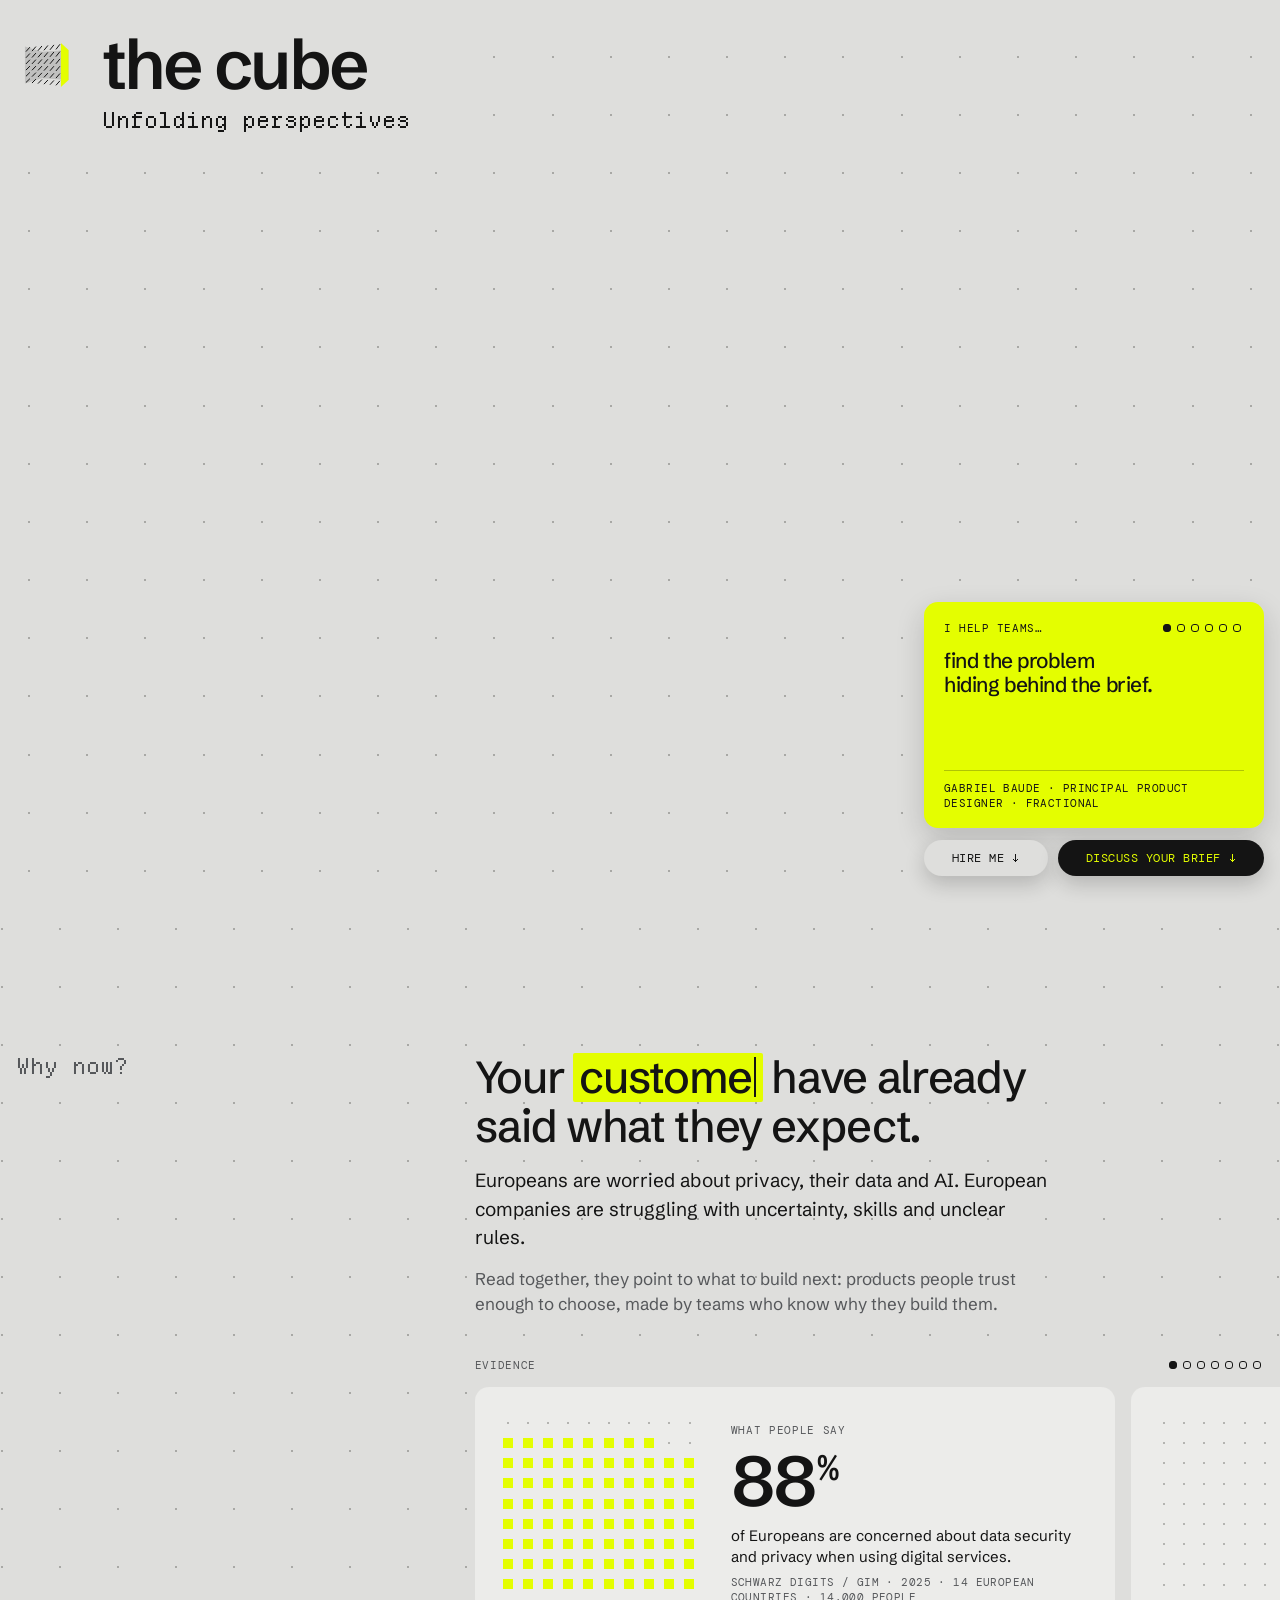
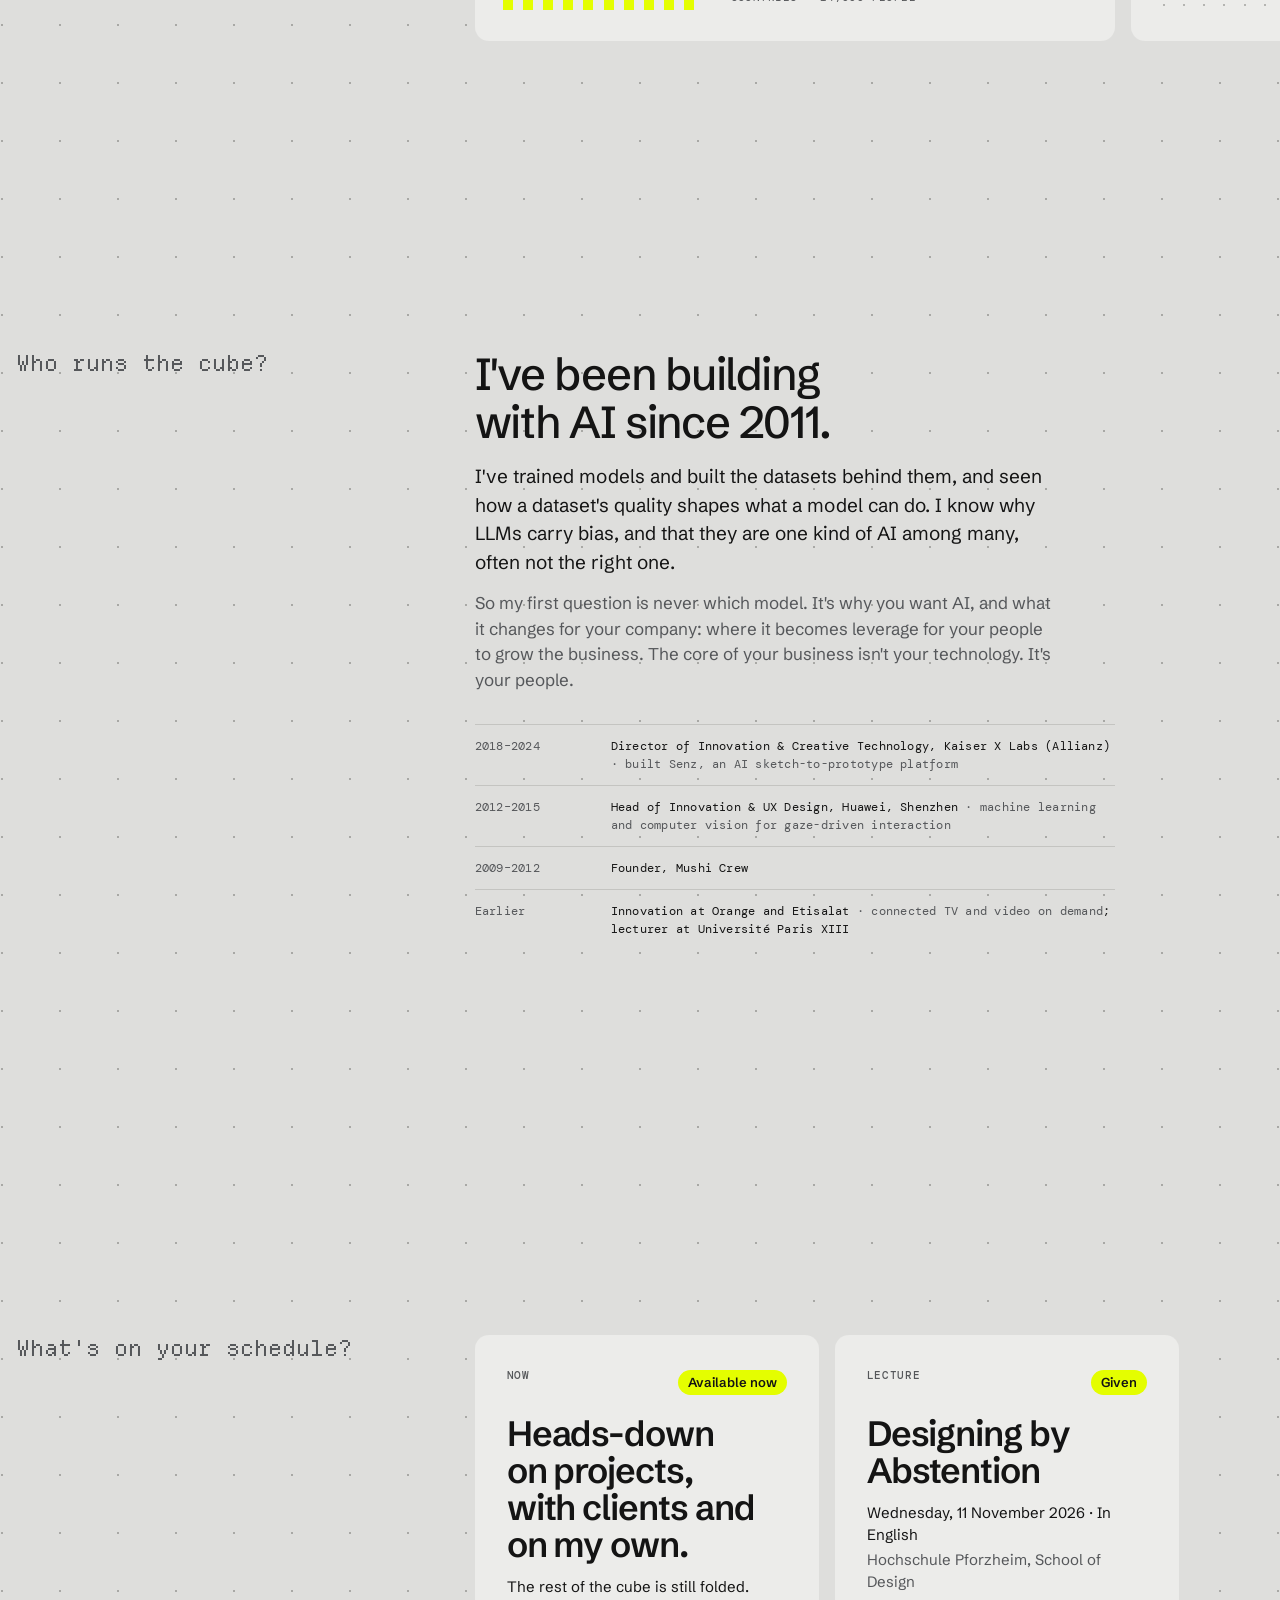
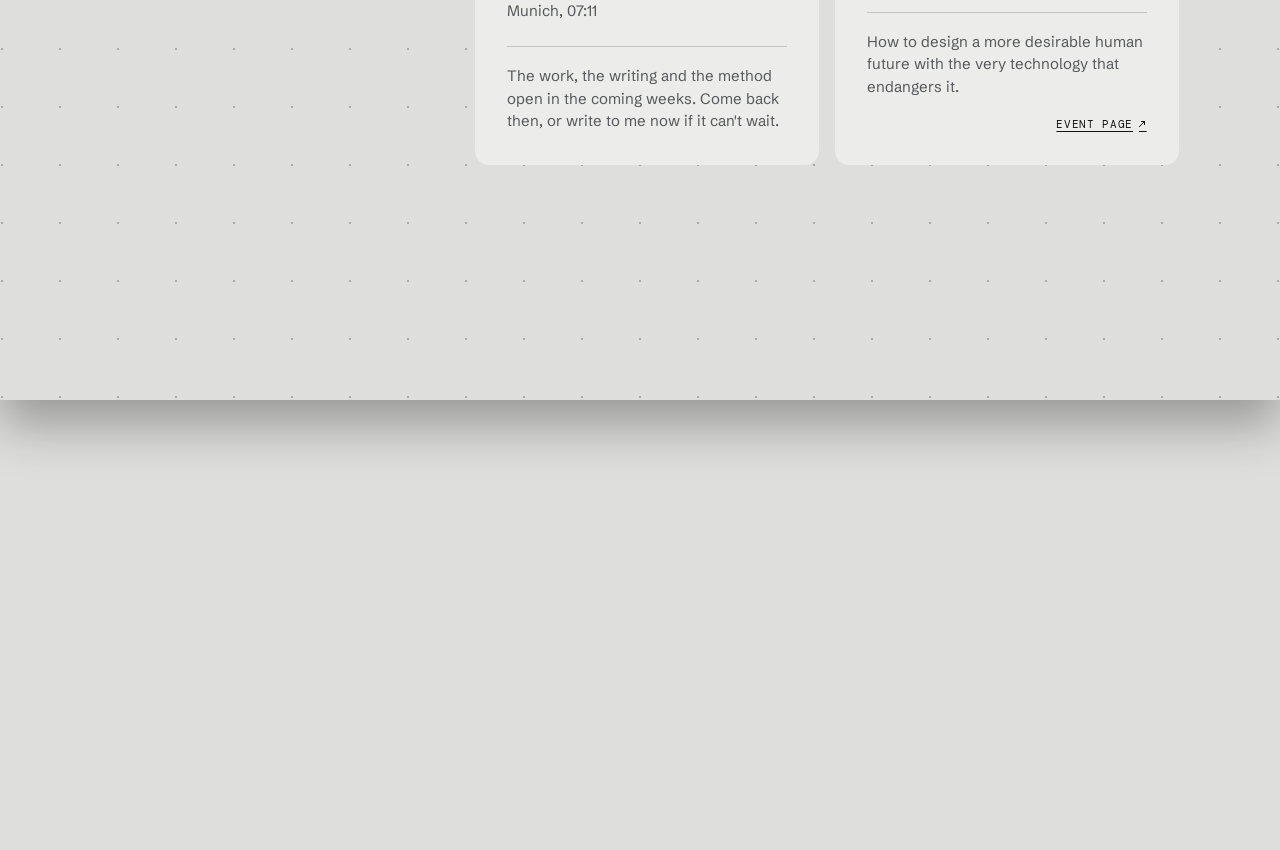
==== commit 3fe61b9a: "Lecture card: the thesis uses the same note style as the card next to it" ====
--- a/index.html
+++ b/index.html
@@ -235,7 +235,7 @@
           </div>
           <h3 id="talk">Designing by Abstention</h3>
           <p class="meta"><span>Wednesday, 11 November 2026 · In English</span><span class="venue">Hochschule Pforzheim, School of Design</span></p>
-          <p class="thesis">How to design a more desirable human future with the very technology that endangers it.</p>
+          <p class="note">How to design a more desirable human future with the very technology that endangers it.</p>
           <a class="event" href="https://www.hs-pforzheim.de/en/news_detailansicht/news/default_6f0303b0527826e27f4701165aa8b9ab" target="_blank" rel="noopener noreferrer">Event page <span class="px-arrow" aria-hidden="true">↗</span><span class="sr-only"> (opens in a new tab)</span></a>
         </article>
       </div>
--- a/css/hero.css
+++ b/css/hero.css
@@ -96,9 +96,8 @@
 .talk .meta{margin:12px 0 0;display:flex;flex-direction:column;gap:2px;font-size:15px;color:var(--ink)}
 .talk .meta .venue{color:var(--ink-2)}
 /* the lecture's event page, at the university (opens in a new tab) */
-.talk .event{display:inline-flex;align-items:center;gap:6px;margin-top:18px;font-family:var(--mono);font-size:11px;letter-spacing:.06em;text-transform:uppercase;color:var(--ink);text-decoration:underline;text-underline-offset:3px}
+.talk .event{display:flex;width:fit-content;align-items:center;gap:6px;margin:18px 0 0 auto;font-family:var(--mono);font-size:11px;letter-spacing:.06em;text-transform:uppercase;color:var(--ink);text-decoration:underline;text-underline-offset:3px}
 .talk .event:hover .px-arrow{transform:translate(2px,-2px)}
-.talk .thesis{margin:18px 0 0;padding-top:18px;border-top:1px solid var(--line);font-family:var(--voice);font-size:var(--voice-size);line-height:1.35;color:var(--ink)}
 
 .mail{display:flex;flex-wrap:wrap;align-items:center;gap:12px 16px;margin-top:22px}
 .mail a{font-size:clamp(1.4rem,3vw,2.1rem);font-weight:500;letter-spacing:-.025em;text-decoration-line:underline;text-decoration-color:var(--accent);text-decoration-thickness:.14em;text-underline-offset:.16em;word-break:break-word;min-width:0}
--- a/css/page.css
+++ b/css/page.css
@@ -1,7 +1,7 @@
 /* schedule: what I'm busy with and where to hear me, side by side */
 .sched{display:grid;grid-template-columns:repeat(auto-fit,minmax(min(100%,300px),1fr));gap:16px;align-items:stretch}
 .sched .talk{display:flex;flex-direction:column}
-.sched .talk .thesis,.sched .talk .note{margin-top:auto}
+.sched .talk .note{margin-top:auto}
 .sched .talk h3{text-wrap:balance}
 .talk .note{margin:18px 0 0;padding-top:18px;border-top:1px solid var(--line);font-size:15px;line-height:1.5;color:var(--ink-2)}
 .sched .talk .meta{margin-bottom:18px}
